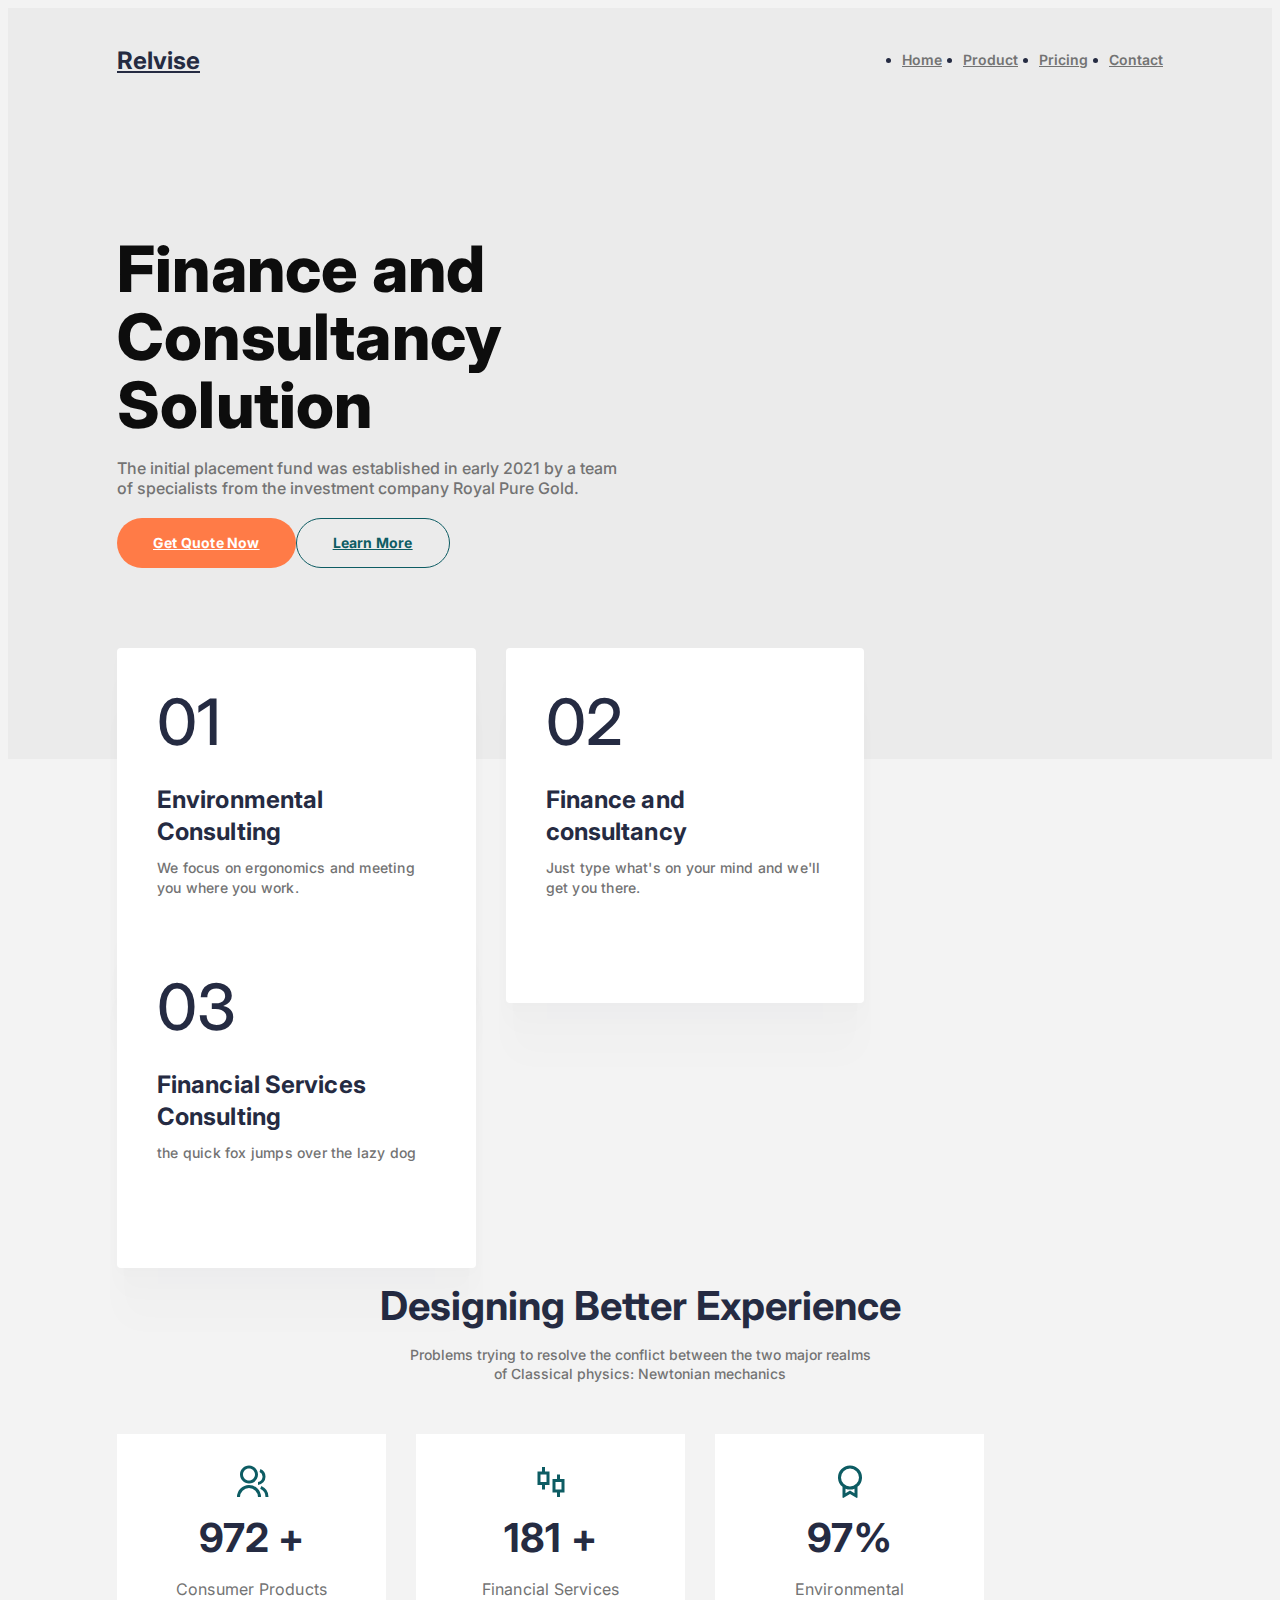
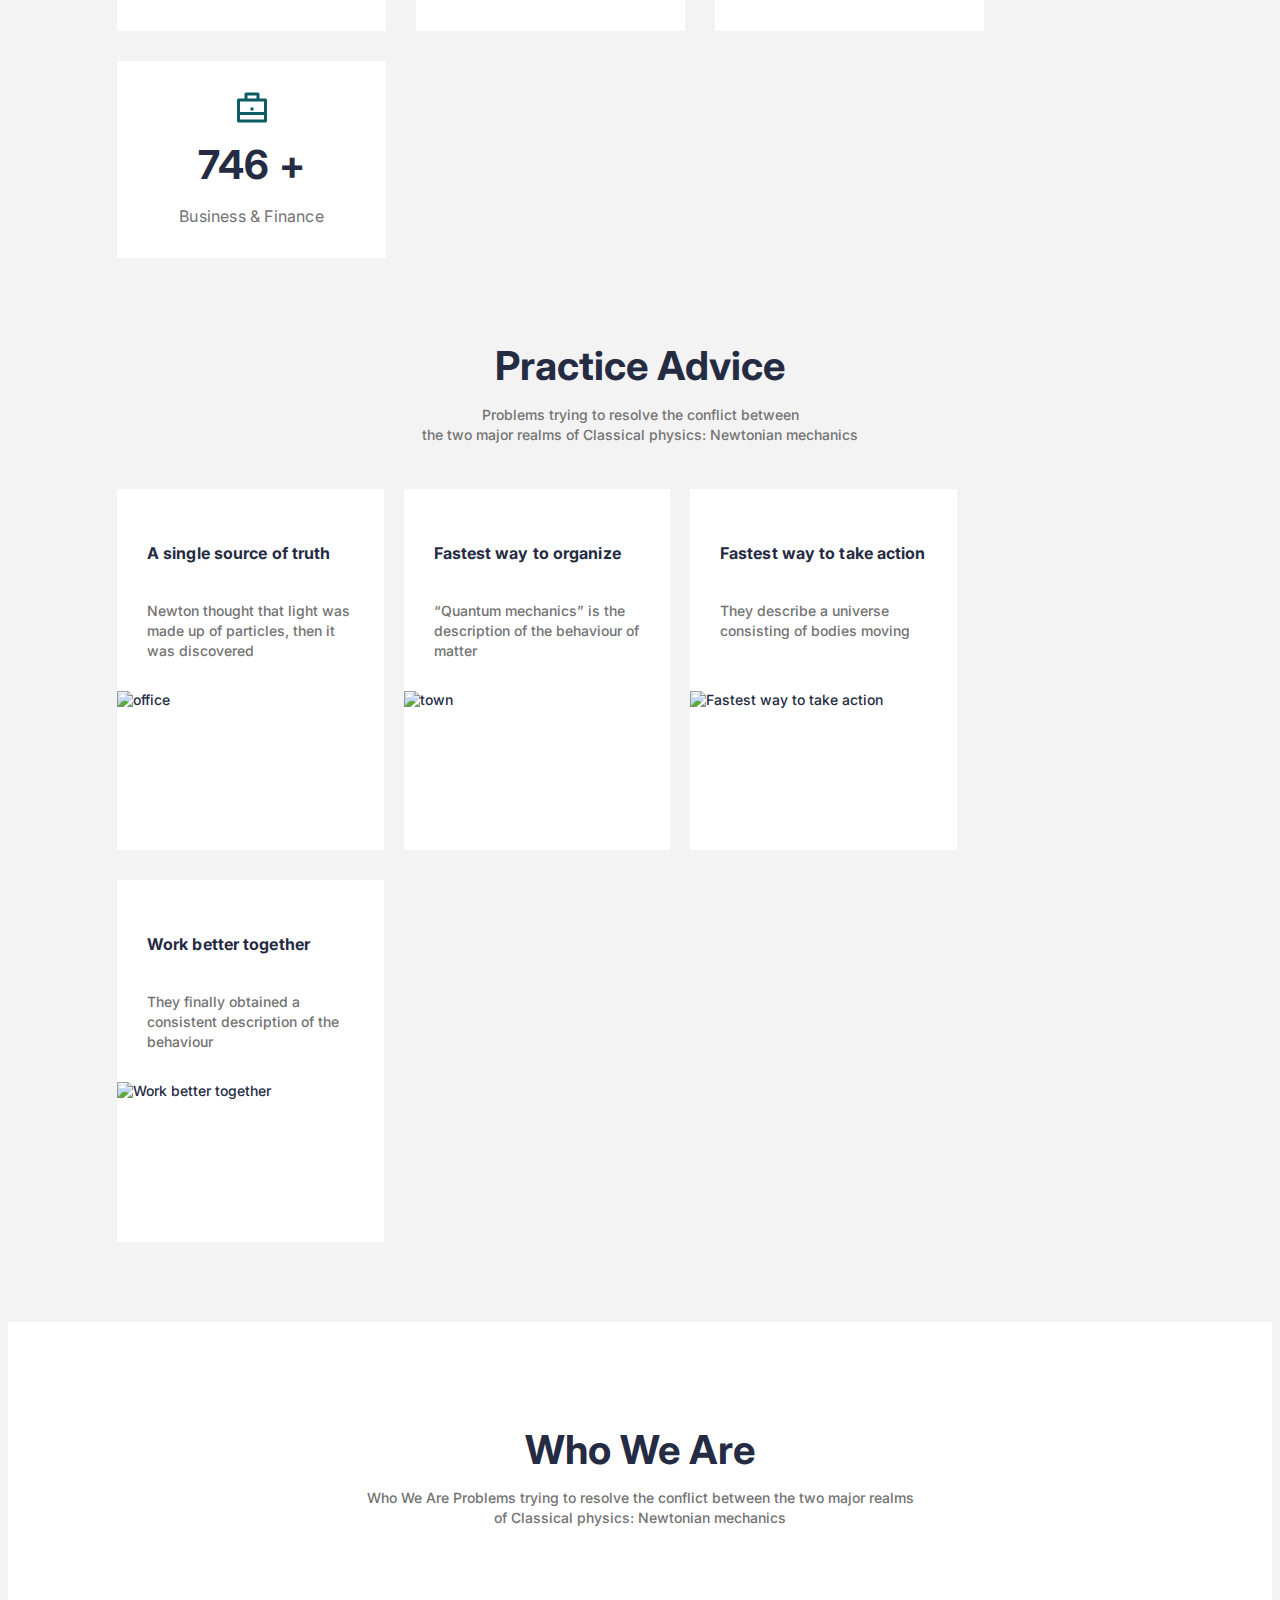
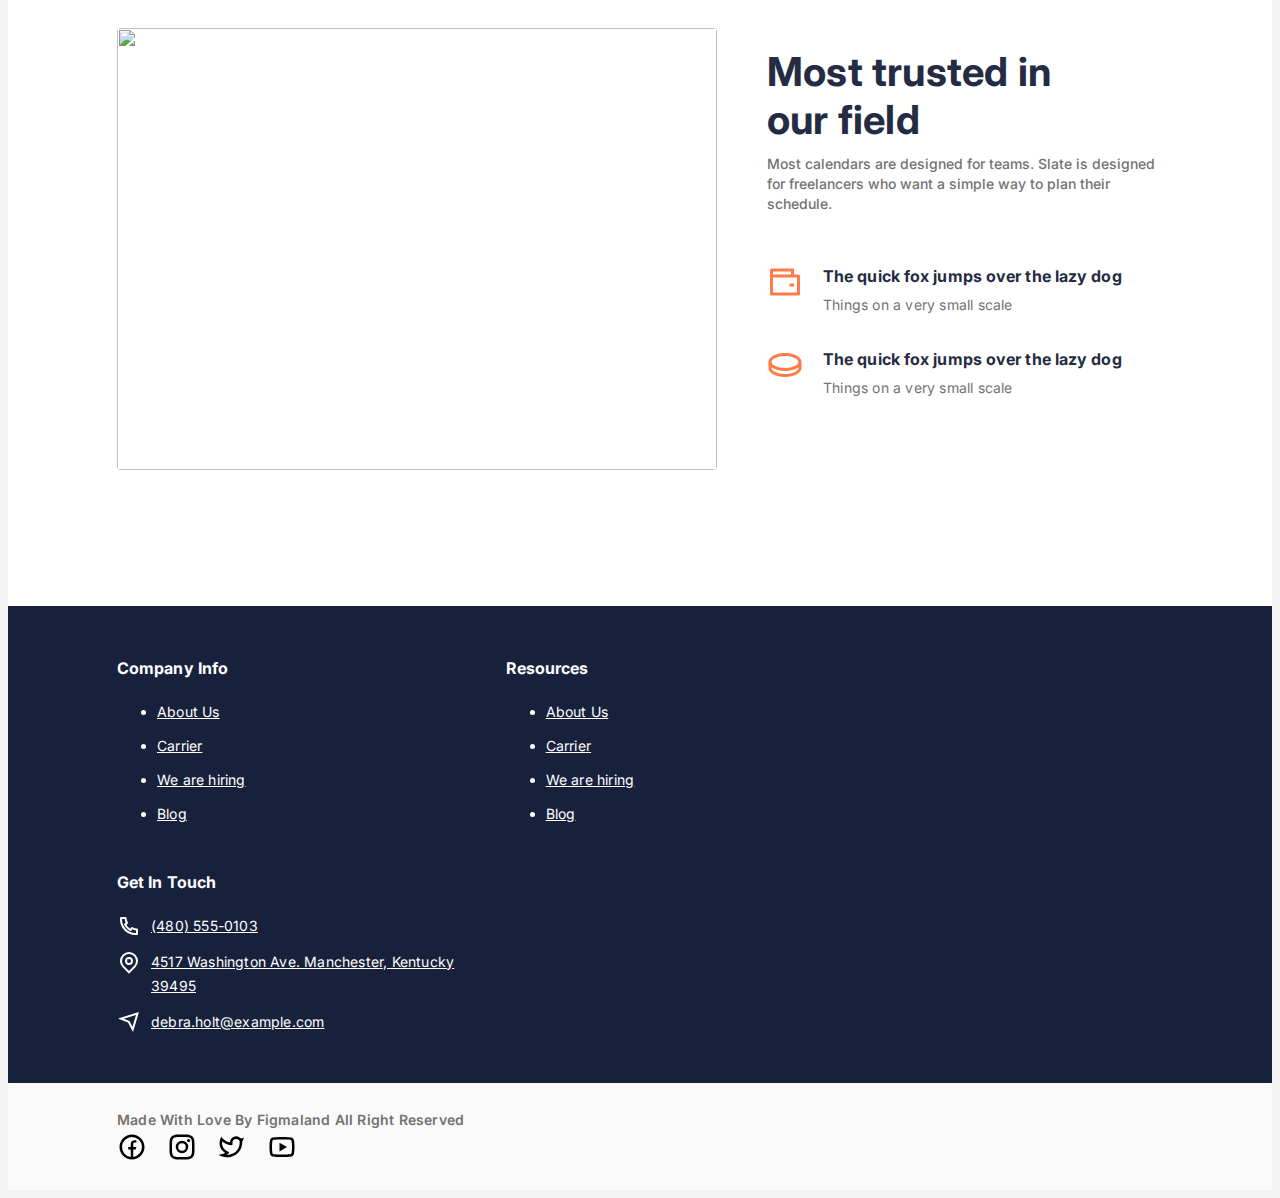
==== index.html @ 61f924e2 "commit" ====
<!DOCTYPE html>
<html lang="en">
  <head>
    <meta charset="UTF-8" />
    <meta http-equiv="X-UA-Compatible" content="IE=edge" />
    <meta name="viewport" content="width=device-width, initial-scale=1.0" />
    <title>Relvise</title>
    <!-- Fonts -->
    <link rel="preconnect" href="https://fonts.googleapis.com">
    <link rel="preconnect" href="https://fonts.gstatic.com" crossorigin>
    <link href="https://fonts.googleapis.com/css2?family=Inter:wght@400;500;600;700&display=swap" rel="stylesheet">
    <!-- Styles -->
    <link rel="stylesheet" href="./css/clear.css" />
    <link rel="stylesheet" href="./css/index.css" />
    <link rel="stylesheet" href="./css/media.css" />
  </head>
  <body>
    <div class="wrapper">
      <header class="header">
        <div class="header__container _container">
          <a href="/" class="header__logo"> Relvise </a>
          <nav class="menu header__menu">
            <ul class="menu__list">
              <li class="menu__item">
                <a href="#" class="menu__link">Home</a>
              </li>
              <li class="menu__item">
                <a href="#" class="menu__link">Product</a>
              </li>
              <li class="menu__item">
                <a href="#" class="menu__link">Pricing</a>
              </li>
              <li class="menu__item">
                <a href="#" class="menu__link">Contact</a>
              </li>
            </ul>
          </nav>
        </div>
      </header>
      <main class="page">
        <section class="page__main-block main-block">
          <div class="main-block__container _container">
            <div class="main-block__content">
              <h1 class="main-block__content-title">
                Finance and Consultancy Solution
              </h1>
              <div class="main-block__content-subtitle">
                The initial placement fund was established in early 2021 by a team of specialists from the investment company Royal Pure Gold.
              </div>
              <div class="main-block__content-buttons">
                <a
                  href=""
                  class="main-block__content-button main-block__content-button_orange"
                  >Get Quote Now</a
                >
                <a
                  href=""
                  class="main-block__content-button main-block__content-button_border"
                  >Learn More</a
                >
              </div>
            </div>
          </div>
          <!-- <div class="main-block__image _ibg">
            <img src="./img/main-block/cover.jpg" alt="cover" />
          </div> -->
        </section>
        <section class="page__services services">
          <div class="services__container _container">
            <div class="services__body">
              <div class="services__column">
                <div class="services__item item-service">
                  <div class="item-service__icon">
                    <!-- <img
                      src="./img/services/service1.svg"
                      alt="Environmental Consulting"
                    /> -->
                    01
                  </div>
                  <h3 class="item-service__title">Environmental Consulting</h3>
                  <div class="item-service__subtitle">
                    We focus on ergonomics and meeting you where you work.
                  </div>
                </div>
              </div>
              <div class="services__column">
                <div class="services__item item-service">
                  <div class="item-service__icon">
                    <!-- <img
                      src="./img/services/service2.svg"
                      alt="Finance and consultancy"
                    /> -->
                      02
                  </div>
                  <h3 class="item-service__title">Finance and consultancy</h3>
                  <div class="item-service__subtitle">
                    Just type what's on your mind and we'll get you there.
                  </div>
                </div>
              </div>
              <div class="services__column">
                <div class="services__item item-service">
                  <div class="item-service__icon">
                    <!-- <img
                      src="./img/services/service3.svg"
                      alt="Financial Services Consulting"
                    /> -->
                    03
                  </div>
                  <h3 class="item-service__title">
                    Financial Services Consulting
                  </h3>
                  <div class="item-service__subtitle">
                    the quick fox jumps over the lazy dog
                  </div>
                </div>
              </div>
            </div>
          </div>
        </section>
        <section class="page__achievements achievements">
          <div class="_container achievements__container">
            <div class="achievements__header header-block">
              <h2 class="header-block__title">Designing Better Experience</h2>
              <div class="header-block__subtitle">
                Problems trying to resolve the conflict between the two major
                realms <br />
                of Classical physics: Newtonian mechanics
              </div>
            </div>
            <div class="achievements__body">
              <div class="achievements__column">
                <div class="achievements__item">
                  <div class="achievements__icon">
                    <svg xmlns="http://www.w3.org/2000/svg" viewBox="0 0 24 24" width="36" height="36" fill="#0D5C63">
                      <path fill="none" d="M0 0h24v24H0z" />
                      <path
                        d="M2 22a8 8 0 1 1 16 0h-2a6 6 0 1 0-12 0H2zm8-9c-3.315 0-6-2.685-6-6s2.685-6 6-6 6 2.685 6 6-2.685 6-6 6zm0-2c2.21 0 4-1.79 4-4s-1.79-4-4-4-4 1.79-4 4 1.79 4 4 4zm8.284 3.703A8.002 8.002 0 0 1 23 22h-2a6.001 6.001 0 0 0-3.537-5.473l.82-1.824zm-.688-11.29A5.5 5.5 0 0 1 21 8.5a5.499 5.499 0 0 1-5 5.478v-2.013a3.5 3.5 0 0 0 1.041-6.609l.555-1.943z" />
                    </svg>
                  </div>
                  <div class="achievements__value">972 +</div>
                  <div class="achievements__text">Consumer Products</div>
                </div>
              </div>
              <div class="achievements__column">
                <div class="achievements__item">
                  <div class="achievements__icon">
                    <svg xmlns="http://www.w3.org/2000/svg" viewBox="0 0 24 24" width="36" height="36" fill="#0D5C63">
                      <path fill="none" d="M0 0h24v24H0z" />
                      <path d="M8 5h3v9H8v3H6v-3H3V5h3V2h2v3zM5 7v5h4V7H5zm13 3h3v9h-3v3h-2v-3h-3v-9h3V7h2v3zm-3 2v5h4v-5h-4z" />
                    </svg>
                  </div>
                  <div class="achievements__value">181 +</div>
                  <div class="achievements__text">Financial Services</div>
                </div>
              </div>
              <div class="achievements__column">
                <div class="achievements__item">
                  <div class="achievements__icon">
                    <svg xmlns="http://www.w3.org/2000/svg" viewBox="0 0 24 24" width="36" height="36" fill="#0D5C63">
                      <path fill="none" d="M0 0h24v24H0z" />
                      <path
                        d="M17 15.245v6.872a.5.5 0 0 1-.757.429L12 20l-4.243 2.546a.5.5 0 0 1-.757-.43v-6.87a8 8 0 1 1 10 0zm-8 1.173v3.05l3-1.8 3 1.8v-3.05A7.978 7.978 0 0 1 12 17a7.978 7.978 0 0 1-3-.582zM12 15a6 6 0 1 0 0-12 6 6 0 0 0 0 12z" />
                    </svg>
                  </div>
                  <div class="achievements__value">97%</div>
                  <div class="achievements__text">Environmental</div>
                </div>
              </div>
              <div class="achievements__column">
                <div class="achievements__item">
                  <div class="achievements__icon">
                    <svg xmlns="http://www.w3.org/2000/svg" viewBox="0 0 24 24" width="36" height="36" fill="#0D5C63">
                      <path fill="none" d="M0 0h24v24H0z" />
                      <path
                        d="M7 5V2a1 1 0 0 1 1-1h8a1 1 0 0 1 1 1v3h4a1 1 0 0 1 1 1v14a1 1 0 0 1-1 1H3a1 1 0 0 1-1-1V6a1 1 0 0 1 1-1h4zM4 16v3h16v-3H4zm0-2h16V7H4v7zM9 3v2h6V3H9zm2 8h2v2h-2v-2z" />
                    </svg>
                  </div>
                  <div class="achievements__value">746 +</div>
                  <div class="achievements__text">Business & Finance</div>
                </div>
              </div>
            </div>
          </div>
        </section>
        <section class="page__advice advice">
          <div class="_container advice__container">
            <div class="advice__header header-block">
              <h2 class="header-block__title">Practice Advice</h2>
              <div class="header-block__subtitle">
                Problems trying to resolve the conflict between <br />
                the two major realms of Classical physics: Newtonian mechanics
              </div>
            </div>
            <div class="advice__body">
              <div class="advice__column">
                <article class="advice__item">
                  <div class="advice__content">
                    <a class="advice__link"
                      ><h4 class="advice__title">
                        A single source of truth
                      </h4></a
                    >
                    <div class="advice__desc">
                      Newton thought that light was made up of particles, then
                      it was discovered
                    </div>
                  </div>
                  <a class="advice__image _ibg">
                    <img src="./img/advice/1.jpg" alt="office" />
                  </a>
                </article>
              </div>
              <div class="advice__column">
                <article class="advice__item">
                  <div class="advice__content">
                    <a class="advice__link"
                      ><h4 class="advice__title">Fastest way to organize</h4></a
                    >
                    <div class="advice__desc">
                      “Quantum mechanics” is the description of the behaviour of
                      matter
                    </div>
                  </div>
                  <a class="advice__image _ibg">
                    <img src="./img/advice/2.jpg" alt="town" />
                  </a>
                </article>
              </div>
              <div class="advice__column">
                <article class="advice__item">
                  <div class="advice__content">
                    <a class="advice__link"
                      ><h4 class="advice__title">
                        Fastest way to take action
                      </h4></a
                    >
                    <div class="advice__desc">
                      They describe a universe consisting of bodies moving
                    </div>
                  </div>
                  <a class="advice__image _ibg">
                    <img
                      src="./img/advice/3.jpg"
                      alt="Fastest way to take action"
                    />
                  </a>
                </article>
              </div>
              <div class="advice__column">
                <article class="advice__item">
                  <div class="advice__content">
                    <a class="advice__link"
                      ><h4 class="advice__title">Work better together</h4></a
                    >
                    <div class="advice__desc">
                      They finally obtained a consistent description of the
                      behaviour
                    </div>
                  </div>
                  <a class="advice__image _ibg">
                    <img src="./img/advice/4.jpg" alt="Work better together" />
                  </a>
                </article>
              </div>
            </div>
          </div>
        </section>
        <section class="page__whoweare whoweare">
          <div class="_container whoweare__container">
            <div class="whoweare__header header-block">
              <h2 class="header-block__title">Who We Are</h2>
              <div class="header-block__subtitle">
                Who We Are Problems trying to resolve the conflict between the
                two major realms <br />
                of Classical physics: Newtonian mechanics
              </div>
            </div>
            <div class="whoweare__body">
              <div class="whoweare__image _ibg">
                <img src="https://images.unsplash.com/photo-1544377193-33dcf4d68fb5?ixlib=rb-4.0.3&ixid=MnwxMjA3fDB8MHxwaG90by1wYWdlfHx8fGVufDB8fHx8&auto=format&fit=crop&w=1632&q=80" alt="">
              </div>
              <div class="whoweare__content">
                <div class="whoweare__top">
                  <h2 class="whoweare__title">Most trusted in our field</h2>
                  <div class="whoweare__text">
                    Most calendars are designed for teams. Slate is designed for
                    freelancers who want a simple way to plan their schedule.
                  </div>
                </div>
                <div class="whoweare__items">
                  <div class="whoweare__item item-whoweare">
                    <div class="item-whoweare__icon">
                      <svg xmlns="http://www.w3.org/2000/svg" viewBox="0 0 24 24" width="36" height="36" fill="#FF7B47">
                        <path fill="none" d="M0 0h24v24H0z" />
                        <path
                          d="M18 7h3a1 1 0 0 1 1 1v12a1 1 0 0 1-1 1H3a1 1 0 0 1-1-1V4a1 1 0 0 1 1-1h15v4zM4 9v10h16V9H4zm0-4v2h12V5H4zm11 8h3v2h-3v-2z" />
                      </svg>
                    </div>
                    <div class="item-whoweare__content">
                      <div class="item-whoweare__title">
                        The quick fox jumps over the lazy dog
                      </div>
                      <div class="item-whoweare__text">
                        Things on a very small scale
                      </div>
                    </div>
                  </div>
                  <div class="whoweare__item item-whoweare">
                    <div class="item-whoweare__icon">
                      <svg xmlns="http://www.w3.org/2000/svg" viewBox="0 0 24 24" width="36" height="36" fill="#FF7B47">
                        <path fill="none" d="M0 0h24v24H0z" />
                        <path
                          d="M12 4c6.075 0 11 2.686 11 6v4c0 3.314-4.925 6-11 6-5.967 0-10.824-2.591-10.995-5.823L1 14v-4c0-3.314 4.925-6 11-6zm0 12c-3.72 0-7.01-1.007-9-2.55V14c0 1.882 3.883 4 9 4 5.01 0 8.838-2.03 8.995-3.882L21 14l.001-.55C19.011 14.992 15.721 16 12 16zm0-10c-5.117 0-9 2.118-9 4 0 1.882 3.883 4 9 4s9-2.118 9-4c0-1.882-3.883-4-9-4z" />
                      </svg>
                    </div>
                    <div class="item-whoweare__content">
                      <div class="item-whoweare__title">
                        The quick fox jumps over the lazy dog
                      </div>
                      <div class="item-whoweare__text">
                        Things on a very small scale
                      </div>
                    </div>
                  </div>
                </div>
              </div>
            </div>
          </div>
        </section>
        <!-- <div class="page__clients clients">
          <div class="clients__container _container">
            <div class="clients__items">
              <div class="clients__item">
                <img src="./img/clients/1.svg" alt="client" />
              </div>
              <div class="clients__item">
                <img src="./img/clients/2.svg" alt="client" />
              </div>
              <div class="clients__item">
                <img src="./img/clients/3.svg" alt="client" />
              </div>
              <div class="clients__item">
                <img src="./img/clients/4.svg" alt="client" />
              </div>
              <div class="clients__item">
                <img src="./img/clients/5.svg" alt="client" />
              </div>
              <div class="clients__item">
                <img src="./img/clients/6.svg" alt="client" />
              </div>
            </div>
          </div>
        </div> -->
        <!-- <section class="page__subscribe subscribe">
          <div class="subscribe__container _container">
            <div class="subscribe__body">
              <h3 class="subscribe__title">Subscribe For Latest Newsletter</h3>
              <form action="#" class="subscribe__form">
                <input
                  type="email"
                  placeholder="Your Email"
                  required
                  class="subscribe__input"
                />
                <button type="submit" class="subscribe__button">
                  Subscribe
                </button>
              </form>
            </div>
          </div>
        </section> -->
        <!-- <section class="page__getintouch getintouch">
          <div class="getintouch__container _container">
            <div class="advice__header header-block">
              <h2 class="header-block__title">Get In Touch</h2>
              <div class="header-block__subtitle">
                Problems trying to resolve the conflict between <br />
                the two major realms of Classical physics: Newtonian mechanics
              </div>
            </div>
            <div class="getintouch__body">
              <div class="getintouch__cards">
                <div class="getintouch__card card-getintouch">
                  <div class="card-getintouch__icon">
                    <img src="./img/getintouch/1.svg" alt="phone" />
                  </div>
                  <div class="card-getintouch__addresses">
                    <div class="card-getintouch__address">
                      georgia.young@example.com
                    </div>
                    <div class="card-getintouch__address">
                      georgia.young@ple.com
                    </div>
                  </div>
                  <h5 class="card-getintouch__title">Get Support</h5>
                  <button class="card-getintouch__submit">
                    Submit Request
                  </button>
                </div>

                <div
                  class="getintouch__card card-getintouch card-getintouch_dark"
                >
                  <div class="card-getintouch__icon">
                    <img src="./img/getintouch/2.svg" alt="location" />
                  </div>
                  <div class="card-getintouch__addresses">
                    <div class="card-getintouch__address">
                      georgia.young@example.com
                    </div>
                    <div class="card-getintouch__address">
                      georgia.young@ple.com
                    </div>
                  </div>
                  <h5 class="card-getintouch__title">Get Support</h5>
                  <button class="card-getintouch__submit">
                    Submit Request
                  </button>
                </div>

                <div class="getintouch__card card-getintouch">
                  <div class="card-getintouch__icon">
                    <img src="./img/getintouch/3.svg" alt="telegram" />
                  </div>
                  <div class="card-getintouch__addresses">
                    <div class="card-getintouch__address">
                      georgia.young@example.com
                    </div>
                    <div class="card-getintouch__address">
                      georgia.young@ple.com
                    </div>
                  </div>
                  <h5 class="card-getintouch__title">Get Support</h5>
                  <button class="card-getintouch__submit">
                    Submit Request
                  </button>
                </div>
              </div>
            </div>
          </div>
        </section> -->
        <!-- <section class="page__contact contact">
          <div class="contact__container _container">
            <div class="contact__content">
              <div class="contact__text">
                <h4 class="contact__title">
                  Consulting Agency For Your Business
                </h4>
                <div class="contact__subtitle">
                  the quick fox jumps over the lazy dog
                </div>
              </div>
              <a href="" class="contact__button">Contact Us</a>
            </div>
          </div>
        </section> -->
      </main>
      <footer class="footer">
        <div class="footer__top">
          <div class="footer__main _container">
            <div class="footer__row">
              <div class="footer__column">
                <div class="footer__label">Company Info</div>
                <nav class="footer__menu menu-footer">
                  <ul class="menu-footer__list">
                    <li class="menu-footer__item">
                      <a href="" class="menu-footer__link">About Us</a>
                    </li>
                    <li class="menu-footer__item">
                      <a href="" class="menu-footer__link">Carrier</a>
                    </li>
                    <li class="menu-footer__item">
                      <a href="" class="menu-footer__link">We are hiring</a>
                    </li>
                    <li class="menu-footer__item">
                      <a href="" class="menu-footer__link">Blog</a>
                    </li>
                  </ul>
                </nav>
              </div>

              <div class="footer__column">
                <div class="footer__label">Resources</div>
                <nav class="footer__menu menu-footer">
                  <ul class="menu-footer__list">
                    <li class="menu-footer__item">
                      <a href="" class="menu-footer__link">About Us</a>
                    </li>
                    <li class="menu-footer__item">
                      <a href="" class="menu-footer__link">Carrier</a>
                    </li>
                    <li class="menu-footer__item">
                      <a href="" class="menu-footer__link">We are hiring</a>
                    </li>
                    <li class="menu-footer__item">
                      <a href="" class="menu-footer__link">Blog</a>
                    </li>
                  </ul>
                </nav>
              </div>

              <div class="footer__column">
                <div class="footer__label">Get In Touch</div>
                <div class="footer__contacts contacts-footer">
                  <a
                    href="tel:4805550103"
                    class="contacts-footer__item contacts-footer__item_phone"
                    >(480) 555-0103</a
                  >
                  <a
                    href=""
                    class="contacts-footer__item contacts-footer__item_map"
                    >4517 Washington Ave. Manchester, Kentucky 39495</a
                  >
                  <a
                    href="mailto:debra.holt@example.com"
                    class="contacts-footer__item contacts-footer__item_email"
                    >debra.holt@example.com</a
                  >
                </div>
              </div>
            </div>
          </div>
        </div>
        <div class="footer__bottom">
          <div class="footer__container _container">
            <div class="footer__copyright">Made With Love By Figmaland All Right Reserved </div>
            <div class="footer__social">
              <a href="" class="footer__social-icon"><svg xmlns="http://www.w3.org/2000/svg" viewBox="0 0 24 24" width="30" height="30">
                <path fill="none" d="M0 0h24v24H0z" />
                <path
                  d="M13 19.938A8.001 8.001 0 0 0 12 4a8 8 0 0 0-1 15.938V14H9v-2h2v-1.654c0-1.337.14-1.822.4-2.311A2.726 2.726 0 0 1 12.536 6.9c.382-.205.857-.328 1.687-.381.329-.021.755.005 1.278.08v1.9H15c-.917 0-1.296.043-1.522.164a.727.727 0 0 0-.314.314c-.12.226-.164.45-.164 1.368V12h2.5l-.5 2h-2v5.938zM12 22C6.477 22 2 17.523 2 12S6.477 2 12 2s10 4.477 10 10-4.477 10-10 10z" />
              </svg></a>
              <a href="" class="footer__social-icon"><svg xmlns="http://www.w3.org/2000/svg" viewBox="0 0 24 24" width="30" height="30">
                <path fill="none" d="M0 0h24v24H0z" />
                <path
                  d="M12 9a3 3 0 1 0 0 6 3 3 0 0 0 0-6zm0-2a5 5 0 1 1 0 10 5 5 0 0 1 0-10zm6.5-.25a1.25 1.25 0 0 1-2.5 0 1.25 1.25 0 0 1 2.5 0zM12 4c-2.474 0-2.878.007-4.029.058-.784.037-1.31.142-1.798.332-.434.168-.747.369-1.08.703a2.89 2.89 0 0 0-.704 1.08c-.19.49-.295 1.015-.331 1.798C4.006 9.075 4 9.461 4 12c0 2.474.007 2.878.058 4.029.037.783.142 1.31.331 1.797.17.435.37.748.702 1.08.337.336.65.537 1.08.703.494.191 1.02.297 1.8.333C9.075 19.994 9.461 20 12 20c2.474 0 2.878-.007 4.029-.058.782-.037 1.309-.142 1.797-.331.433-.169.748-.37 1.08-.702.337-.337.538-.65.704-1.08.19-.493.296-1.02.332-1.8.052-1.104.058-1.49.058-4.029 0-2.474-.007-2.878-.058-4.029-.037-.782-.142-1.31-.332-1.798a2.911 2.911 0 0 0-.703-1.08 2.884 2.884 0 0 0-1.08-.704c-.49-.19-1.016-.295-1.798-.331C14.925 4.006 14.539 4 12 4zm0-2c2.717 0 3.056.01 4.122.06 1.065.05 1.79.217 2.428.465.66.254 1.216.598 1.772 1.153a4.908 4.908 0 0 1 1.153 1.772c.247.637.415 1.363.465 2.428.047 1.066.06 1.405.06 4.122 0 2.717-.01 3.056-.06 4.122-.05 1.065-.218 1.79-.465 2.428a4.883 4.883 0 0 1-1.153 1.772 4.915 4.915 0 0 1-1.772 1.153c-.637.247-1.363.415-2.428.465-1.066.047-1.405.06-4.122.06-2.717 0-3.056-.01-4.122-.06-1.065-.05-1.79-.218-2.428-.465a4.89 4.89 0 0 1-1.772-1.153 4.904 4.904 0 0 1-1.153-1.772c-.248-.637-.415-1.363-.465-2.428C2.013 15.056 2 14.717 2 12c0-2.717.01-3.056.06-4.122.05-1.066.217-1.79.465-2.428a4.88 4.88 0 0 1 1.153-1.772A4.897 4.897 0 0 1 5.45 2.525c.638-.248 1.362-.415 2.428-.465C8.944 2.013 9.283 2 12 2z" />
              </svg></a>
              <a href="" class="footer__social-icon"><svg xmlns="http://www.w3.org/2000/svg" viewBox="0 0 24 24" width="30" height="30">
                <path fill="none" d="M0 0h24v24H0z" />
                <path
                  d="M15.3 5.55a2.9 2.9 0 0 0-2.9 2.847l-.028 1.575a.6.6 0 0 1-.68.583l-1.561-.212c-2.054-.28-4.022-1.226-5.91-2.799-.598 3.31.57 5.603 3.383 7.372l1.747 1.098a.6.6 0 0 1 .034.993L7.793 18.17c.947.059 1.846.017 2.592-.131 4.718-.942 7.855-4.492 7.855-10.348 0-.478-1.012-2.141-2.94-2.141zm-4.9 2.81a4.9 4.9 0 0 1 8.385-3.355c.711-.005 1.316.175 2.669-.645-.335 1.64-.5 2.352-1.214 3.331 0 7.642-4.697 11.358-9.463 12.309-3.268.652-8.02-.419-9.382-1.841.694-.054 3.514-.357 5.144-1.55C5.16 15.7-.329 12.47 3.278 3.786c1.693 1.977 3.41 3.323 5.15 4.037 1.158.475 1.442.465 1.973.538z" />
              </svg></a>
              <a href="" class="footer__social-icon"><svg xmlns="http://www.w3.org/2000/svg" viewBox="0 0 24 24" width="30" height="30">
                <path fill="none" d="M0 0h24v24H0z" />
                <path
                  d="M19.606 6.995c-.076-.298-.292-.523-.539-.592C18.63 6.28 16.5 6 12 6s-6.628.28-7.069.403c-.244.068-.46.293-.537.592C4.285 7.419 4 9.196 4 12s.285 4.58.394 5.006c.076.297.292.522.538.59C5.372 17.72 7.5 18 12 18s6.629-.28 7.069-.403c.244-.068.46-.293.537-.592C19.715 16.581 20 14.8 20 12s-.285-4.58-.394-5.005zm1.937-.497C22 8.28 22 12 22 12s0 3.72-.457 5.502c-.254.985-.997 1.76-1.938 2.022C17.896 20 12 20 12 20s-5.893 0-7.605-.476c-.945-.266-1.687-1.04-1.938-2.022C2 15.72 2 12 2 12s0-3.72.457-5.502c.254-.985.997-1.76 1.938-2.022C6.107 4 12 4 12 4s5.896 0 7.605.476c.945.266 1.687 1.04 1.938 2.022zM10 15.5v-7l6 3.5-6 3.5z" />
              </svg></a>
            </div>
          </div>
        </div>
      </footer>
    </div>
  </body>
</html>
---- css/index.css ----
body {
  font-family: 'Inter', sans-serif;
  font-weight: 500;
  color: #252b42;
  font-size: 14px;
  background-color: #F3F3F3;
}

._ibg {
  position: relative;
}
._ibg img {
  position: absolute;
  top: 0;
  left: 0;
  width: 100%;
  height: 100%;
  object-fit: cover;
}

.wrapper {
  min-height: 100vh;
  margin: 0 auto;
  overflow: hidden;
  position: relative;
  display: flex;
  flex-direction: column;
}

._container {
  max-width: 1046px;
  margin: 0 auto;
  padding: 0 15px;
  box-sizing: content-box;
}

.header {
  position: absolute;
  width: 100%;
  top: 0;
  left: 0;
  z-index: 50;
}
.header__container {
  display: flex;
  align-items: center;
  justify-content: space-between;
  min-height: 104px;
}
.header__logo {
  font-size: 24px;
  color: inherit;
  font-weight: 700;
}
.menu {
}
.header__menu {
  margin-left: 133px;
}

.menu__list {
  display: flex;
  flex-wrap: wrap;
}
.menu__item:not(:last-child) {
  margin-right: 21px;
}
.menu__link {
  line-height: calc(24 / 14 * 100%);
  color: #737373;
  font-weight: 600;
  transition: color 100ms ease;
}

@media (min-width: 992px) {
  .menu__link:hover {
    color: #262c3d;
  }
}

.page {
  flex: 1 1 auto;
}
.main-block {
  position: relative;
  background-color: #EBEBEB;
}
.main-block__container {
}

.main-block__content > *:not(:last-child) {
  margin-bottom: 20px;
}
.main-block__content {
  position: relative;
  z-index: 2;
  padding: 184px 0 191px 0;
}
.main-block__content-title {
  font-size: 64px;
  font-weight: 800;
  color: #0d0d0d;
  line-height: calc(68 / 64 * 100%);
  letter-spacing: 0.2px;
  max-width: 500px;
}

.main-block__content-subtitle {
  font-size: 16px;
  font-weight: 500;
  color: #737373;
  line-height: calc(20 / 16 * 100%);
  max-width: 500px;
}

.main-block__content-buttons {
  display: flex;
  flex-wrap: wrap;
  margin: -10px 0;
}
.main-block__content-button {
  font-weight: 700;
  line-height: calc(28 / 14 * 100%);
  letter-spacing: 0.2px;
  text-align: center;
  padding: 0 36px;
  min-height: 48px;
  border-radius: 37px;
  display: flex;
  justify-content: center;
  align-items: center;
  margin: 10px 0;
}

.main-block__content-button_orange {
  background-color: #ff7b47;
  color: #fff;
  transition: background-color 150ms ease-in-out;
}

.main-block__content-button_border {
  border: 1px solid #0d5c63;
  color: #0d5c63;
  transition: all 150ms ease-in-out;
}

@media (min-width: 992px) {
  .main-block__content-button_orange:hover {
    background-color: #cf6338;
  }

  .main-block__content-button_border:hover {
    background-color: #0d5c63;
    color: #FFFFFF;
  } 
}

.main-block__image {
  position: absolute;
  top: 0;
  left: 0;
  width: 100%;
  height: 100%;
}

.page__services {
  margin-top: -111px;
  position: relative;
  z-index: 2;
}
.services {
}
.services__container {
}
.services__body {
  display: flex;
  flex-wrap: wrap;
  margin: 0 -15px;
}
.services__column {
  padding: 0 15px;
  flex: 0 1 33.333%;
}
.services__item {
  border-radius: 4px;
  height: 100%;
  padding: 35px 40px;
  background: #ffffff;
  box-shadow: 0px 57px 34px rgba(0, 9, 46, 0.01), 0px 26px 26px rgba(0, 9, 46, 0.01), 0px 6px 14px rgba(0, 9, 46, 0.01), 0px 0px 0px rgba(0, 9, 46, 0.01);
}
.item-service > *:not(:last-child) {
  margin-bottom: 10px;
}
.item-service__icon {
  font-size: 64px;

}
.item-service__title {
  font-size: 24px;
  font-weight: 700;
  line-height: calc(32 / 24 * 100%);
  letter-spacing: 0.1px;
}
.item-service__subtitle {
  font-size: 14px;
  font-weight: 500;
  color: #737373;
  line-height: calc(20 / 14 * 100%);
  letter-spacing: 0.2px;
}

.item-service_green {
  background-color: #0D5C63;
}

.item-service_green .item-service__title {
  color: #fff;
}
.item-service_green .item-service__subtitle {
  color: #fff;
}

.page__achievements {
}
.achievements {
  padding: 80px 0;
}
.achievements__container {
}
.achievements__header {
  margin: 0px 0px 50px 0px;
}
.achievements__body {
  display: flex;
  flex-wrap: wrap;
  margin: 0 -15px -30px
}
.achievements__column {
  padding: 0 15px;
  margin: 0px 0px 30px 0px;
  flex: 0 1 25%;
}
.achievements__item {
  background-color: #fff;
  font-weight: 700;
  display: flex;
  flex-direction: column;
  align-items: center;
  padding: 30px;
}

.achievements__item > *:not(:last-child) {
  margin: 0px 0px 10px 0px;
}

.achievements__icon {
  height: 36px;
  display: flex;
  align-items: center;
}
.achievements__value {
  font-size: 40px;
  line-height: calc(57 / 40 * 100%);
  color: #252B42;
  letter-spacing: 0.2px;
}
.achievements__text {
  font-size: 16px;
  line-height: calc(24 / 16 * 100%);
  color: #737373;
  letter-spacing: 0.2px;
  font-weight: 400;
}

.page__advice {
}
.advice {
  padding: 0px 0 80px;
}
.advice__container {
}
.advice__header {
  margin: 0px 0px 45px 0px;
}
.advice__body {
  display: flex;
  flex-wrap: wrap;
  margin: 0 -10px -30px;
}
.advice__column {
  padding: 0 10px;
  margin: 0 0 30px 0;
  flex: 0 1 25%;
}
.advice__content {
  padding: 30px;
  flex: 1 1 auto;
}
.advice__item {
  background-color: #fff;
  height: 100%;
  display: flex;
  flex-direction: column;
}
.advice__link {
  display: inline-block;
}
.advice__link:not(:last-child) {
  margin: 0px 0px 15px 0px
}
.advice__title {
  font-weight: 700;
  font-size: 16px;
  line-height: calc(24 / 16 * 100%);
  color: #252B42;
  letter-spacing: 0.1px;
}
.advice__desc {
  font-weight: 500;
  font-size: 14px;
  line-height: calc(20 / 14 * 100%);
  color: #737373;
}
.advice__image {
  display: block;
  padding: 0px 0px 60% 0px;
}


.page__whoweare {
}
.whoweare {
  padding: 100px 0px 136px 0px;
  background-color: #fff;
}
.whoweare__container {
}
.whoweare__header {
  margin: 0px 0px 100px 0px;
}
.whoweare__body {
  display: flex;
}
.whoweare__image {
  position: relative;
  flex: 0 0 57.36%;
  padding: 0px 0px 42.25% 0px;
  border-radius: 4px;
  overflow: hidden;
}
.whoweare__content {
  flex: 1 1 auto;
  padding: 20px 0px 0px 50px;
}
.whoweare__top:not(:last-child) {
  margin: 0px 0px 50px 0px;
}
.whoweare__title {
  font-size: 40px;
  line-height: calc(48 / 40 * 100%);
  font-weight: 700;
  letter-spacing: 0.2px;
  color: inherit;
  max-width: 300px;
}
.whoweare__title:not(:last-child) {
  margin: 0px 0px 10px 0px
}
.whoweare__text {
  font-weight: 14px;
  line-height: calc(20 / 14 * 100%);
  font-weight: 500;
  color: #737373;
}
.whoweare__items > *:not(:last-child) {
  margin: 0px 0px 30px 0px;
}
.whoweare__item {
}
.item-whoweare {
  display: flex;
}
.item-whoweare__icon {
  flex: 0 0 32px
}
.item-whoweare__content {
  flex: 1 1 auto;
  padding: 0px 0px 0px 20px;
}
.item-whoweare__title {
  font-weight: 700;
  font-size: 16px;
  line-height: calc(24 / 16 * 100%);
  color: inherit;
  letter-spacing: 0.1px;
}
.item-whoweare__title:not(:last-child) {
  margin: 0px 0px 5px 0px;
}
.item-whoweare__text {
  font-weight: 400;
  font-size: 14px;
  line-height: calc(24 / 14 * 100%);
  color: #737373;
  letter-spacing: 0.2px;
}


.page__clients {
  margin-bottom: 20px;
}
.clients {
  padding: 50px 0;
}
.clients__container {
}
.clients__items {
  display: flex;
  align-items: center;
  flex-wrap: wrap;
  justify-content: center;
}
.clients__item {
  padding: 8px 15px;
  flex: 0 1 16.6667%;
  text-align: center;
  min-width: 140px;
}
.clients__item img {
  display: inline;
}


.page__subscribe {
}
.subscribe {
  position: relative;
  padding: 0px 0px 20px 0px;
}
.subscribe::after {
  content: '';
  position: absolute;
  width: 100%;
  left: 0;
  bottom: 0;
  height: 77px;
  background: #252B42;
}
.subscribe__container {
}
.subscribe__body {
  display: flex;
  justify-content: space-between;
  padding: 30px 50px;
  background: #17213C;
  border-radius: 2px;
  position: relative;
  z-index: 2;
}
.subscribe__title {
  flex: 0 1 50%;
  font-weight: 700;
  font-size: 24px;
  line-height: calc(32 / 24 * 100%);
  color: #fff;
  letter-spacing: 0.1px;
}
.subscribe__form {
  flex: 0 1 50%;
  display: flex;
}
.subscribe__input {
  width: 100%;
  flex: 1 1 auto;
  padding: 0 20px;
  background-color: #F9F9F9;
  border: 1px solid #E6E6E6;
  border-radius: 5px 0 0 5px;
  color: #737373;
}
.subscribe__input:focus {
  color: #000;
}
.subscribe__button {
  cursor: pointer;
  background: #FF7B47;
  border: 1px solid #E6E6E6;
  border-radius: 0px 5px 5px 0px;
  color: #fff;
  min-height: 58px;
  padding: 0 22.5px;
  display: flex;
  justify-content: center;
  align-items: center;
  text-align: center;
}


.page__getintouch {
}
.getintouch {
  padding: 80px 0 58px;
}
.getintouch__container {
}
.advice__header {
}
.getintouch__body {
  padding: 80px 0;
}
.getintouch__cards {
  padding: 0 32px;
}
.getintouch__card {
  flex: 0 1 33.333%;
  text-align: center;
}
.card-getintouch_dark.card-getintouch {
  padding: 80px 40px;
  background-color: #252B42;
}
.card-getintouch {
  padding: 50px 40px;
  background-color: #fff;
}
.card-getintouch > *:not(:last-child) {
  margin: 0px 0px 15px 0px;
}
.card-getintouch__icon {
}
.card-getintouch__icon img {
  display: inline;
}
.card-getintouch__addresses {
}
.card-getintouch_dark .card-getintouch__address {
  color: #fff;
}
.card-getintouch__address {
  font-weight: 600;
  font-size: 14px;
  line-height: calc(24 / 14 * 100%);
  letter-spacing: 0.2px;
  color: inherit;
}
.card-getintouch_dark .card-getintouch__title {
  color: #fff;
}
.card-getintouch__title {
  font-weight: 700;
  font-size: 16px;
  line-height: calc(24 / 16 * 100%);
  letter-spacing: 0.1px;
  color: inherit;
}
.card-getintouch_dark .card-getintouch__submit {
  color: #fff;
  border: 1px solid #fff;
}
.card-getintouch__submit {
  cursor: pointer;
  min-height: 44px;
  padding: 0 20px;
  text-align: center;
  font-size: 14px;
  font-weight: 600;
  line-height: calc(24 / 14 * 100%);
  letter-spacing: 0.2px;
  color: #FF7B47;
  border: 1px solid #FF7B47;
  border-radius: 5px;
  background: transparent;
}


.page__contact {
}
.contact {
  background: #fafafa;
  padding: 40px 0;
}
.contact__container {
}
.contact__content {
}
.contact__text {
  
}
.contact__title {
  font-weight: 700;
  color: inherit;
  font-size: 24px;
  line-height: calc(32 / 24 * 100%);
  letter-spacing: 0.1px;
}
.contact__title:not(:last-child) {
  margin: 0px 0px 10px 0px;
}
.contact__subtitle {
  font-weight: 500;
  font-size: 14px;
  line-height: calc(20 / 14 * 100%);
  color: #737373;
  letter-spacing: 0.2px;
}
.contact__button {
  color: #fff;
  text-decoration: none;
  font-weight: 700;
  font-size: 14px;
  line-height: calc(28 / 14 * 100%);
  display: flex;
  justify-content: center;
  align-items: center;
  text-align: center;
  min-height: 58px;
  padding: 0 40px;
  background: #FF7B47;
  border-radius: 5px;
  transition: all 200ms ease;
  margin: 0px 38px 0px 0px;
}
.contact__button:hover {
  background: transparent;
  color: #FF7B47;
  border: 1px solid #FF7B47;
}

.footer {
}
.footer__top {
  background-color: #17213C;
  padding: 35px 0;
}
.footer__main {
}
.footer__row {
  display: flex;
  flex-wrap: wrap;
  margin: 0px -15px;
}
.footer__column {
  padding: 15px 15px;
  flex: 0 1 33.3333%;
  color: #fff;
}
.footer__column:last-child {
  flex: 0 1 33.3334%;
}
.footer__label {
  font-weight: 700;
  font-size: 16px;
  line-height: calc(24 / 16 * 100%);
  letter-spacing: 0.1px;
}
.footer__label:not(:last-child) {
  margin: 0px 0px 20px 0px;
}
.footer__menu {
}
.menu-footer {
}
.menu-footer__list {
}
.menu-footer__list > *:not(:last-child) {
  margin: 0px 0px 10px 0px;
}
.menu-footer__item {
}
.menu-footer__link {
  font-weight: 400;
  font-size: 14px;
  line-height: calc(24 / 14 * 100%);
  letter-spacing: 0.2px;
  color: #fff;
}
.menu-footer__link:hover {
  text-decoration: underline;
}
.footer__contacts {
}
.contacts-footer {
  display: flex;
  flex-direction: column;
}
.contacts-footer__item {
  font-weight: 400;
  font-size: 14px;
  line-height: calc(24 / 14 * 100%);
  color: #fff;
  letter-spacing: 0.2px;
  padding: 0px 0px 0px 34px;
}
.contacts-footer__item:not(:last-child) {
  margin: 0px 0px 12px 0px;
}

.contacts-footer__item_phone {
  background: url('../img/footer/2.svg') 0 0 no-repeat
}
.contacts-footer__item_map {
  background: url('../img/footer/1.svg') 0 0 no-repeat
}
.contacts-footer__item_email {
  background: url('../img/footer/3.svg') 0 0 no-repeat
}


.footer__bottom {
  padding: 25px 0;
  background-color: #fafafa;
}
.footer__container {
}
.footer__copyright {
  font-weight: 600;
  font-size: 14px;
  line-height: calc(24 / 14 * 100%);
  letter-spacing: 0.2px;
  color: #737373;
}
.footer__social {
  display: flex;
  align-items: center;
  margin-right: 40px;
}

.footer__social-icon:not(:last-child) {
  margin: 0px 20px 0px 0px;
}

/* ------MAIN-BLOCKS--------------- */

.header-block {
  text-align: center;
}
.header-block__title {
  font-weight: 700;
  font-size: 40px;
  line-height: calc(57 / 40 * 100%);
}
.header-block__title:not(:last-child) {
  margin: 0px 0px 10px 0px
}
.header-block__subtitle {
  font-weight: 500;
  font-size: 14px;
  line-height: calc(20 / 14 * 100%);
  color: #737373;
}
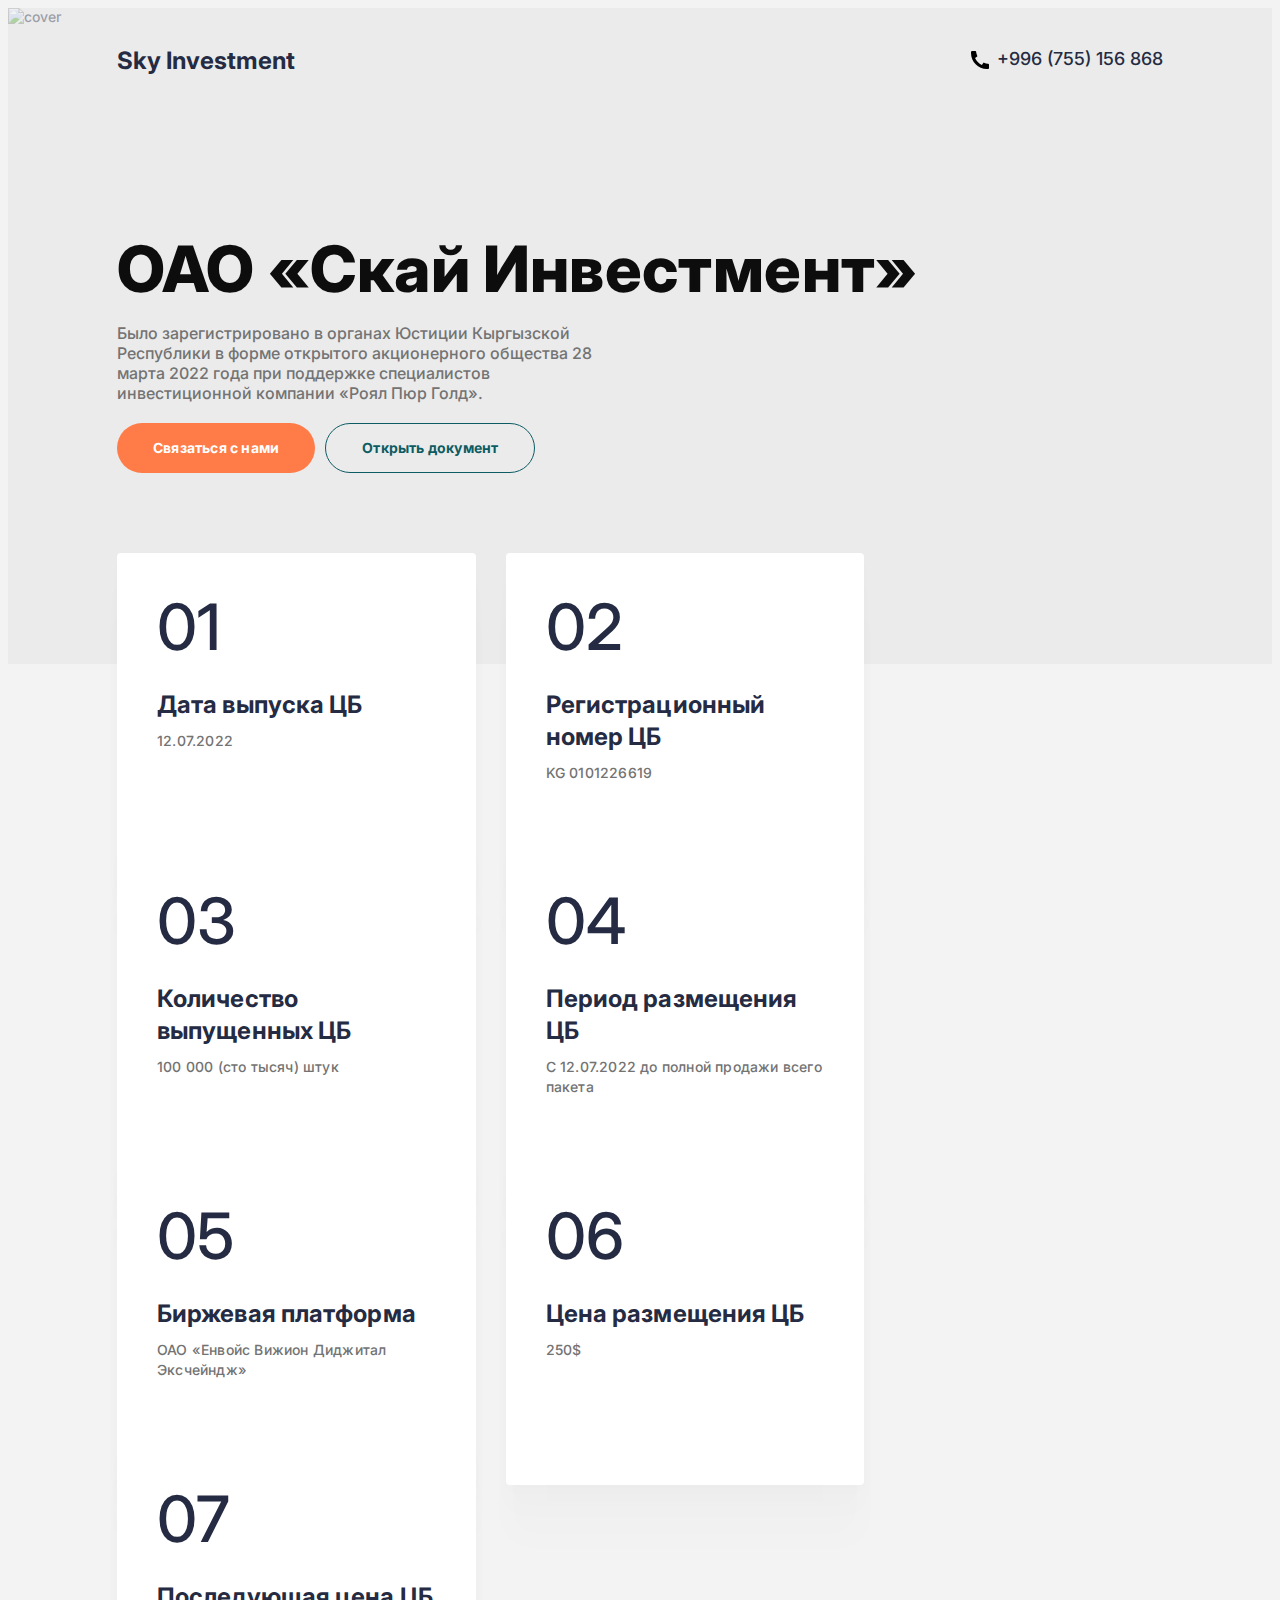
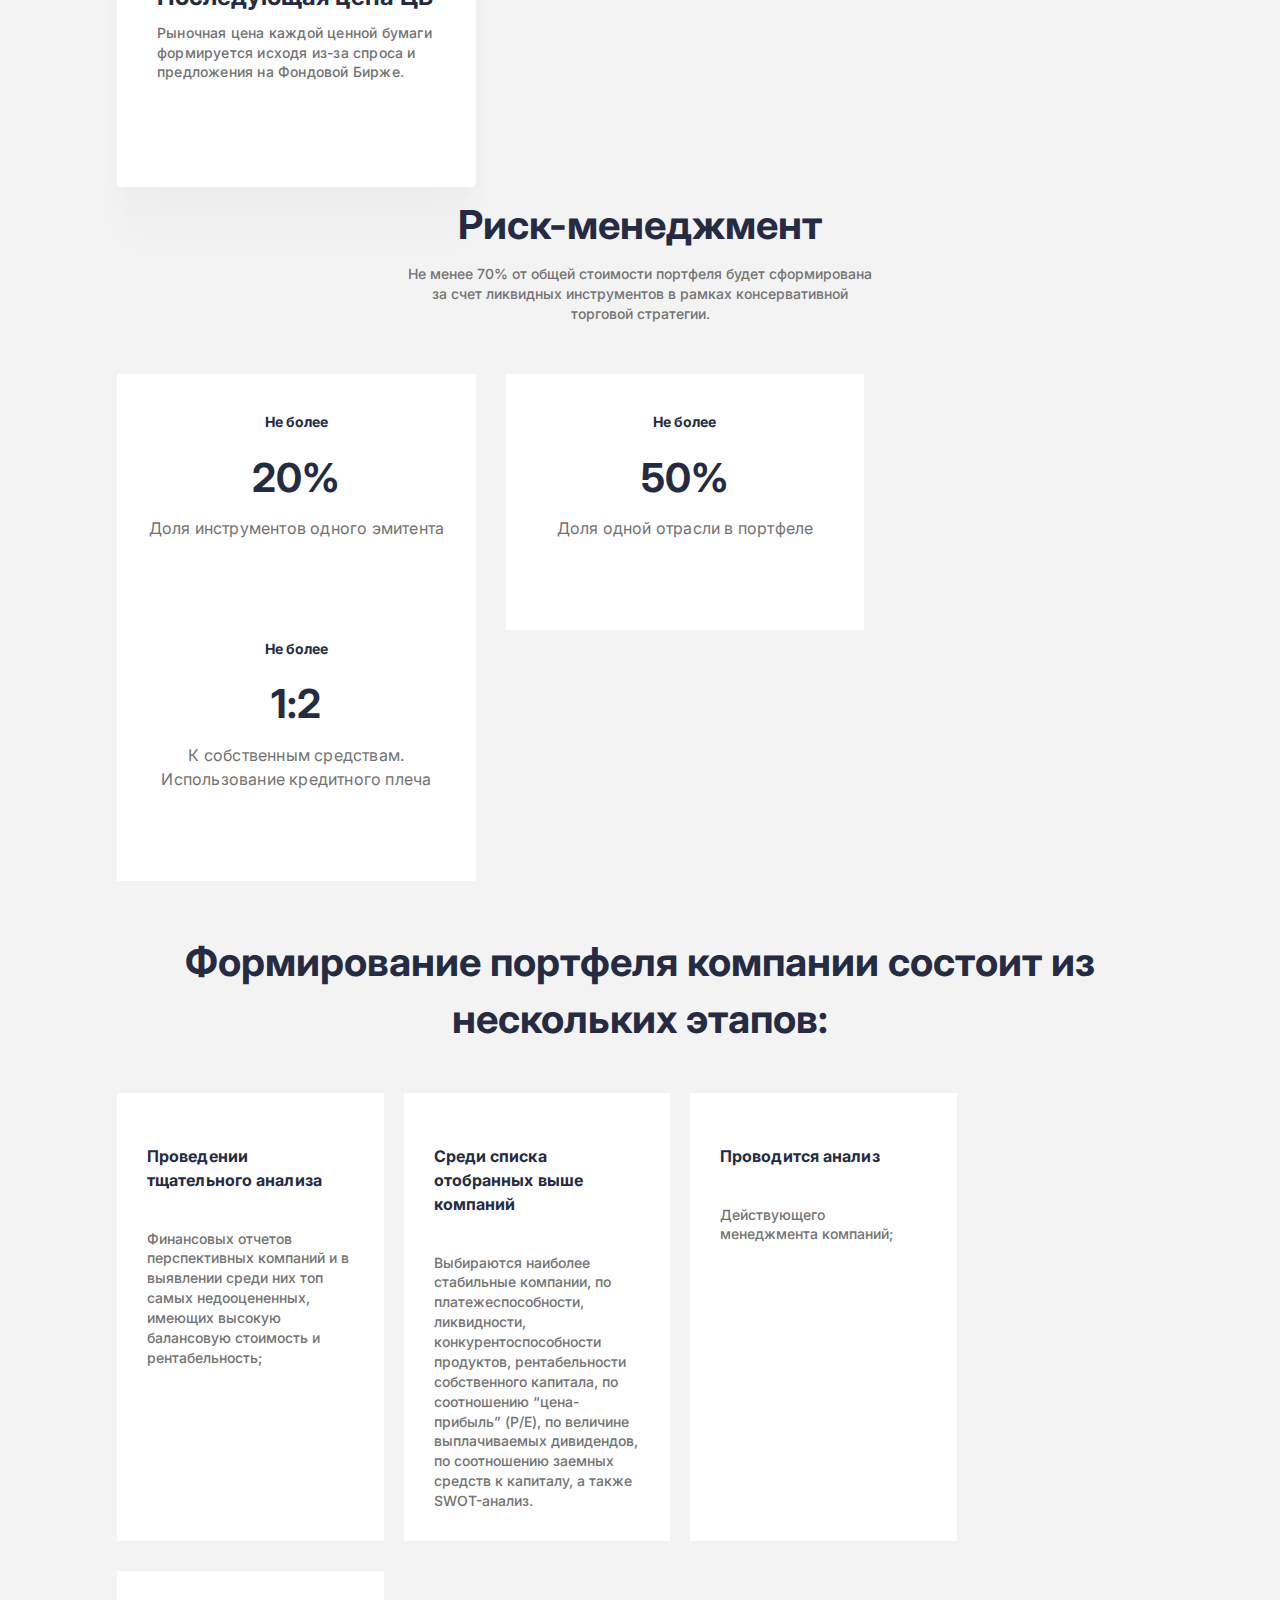
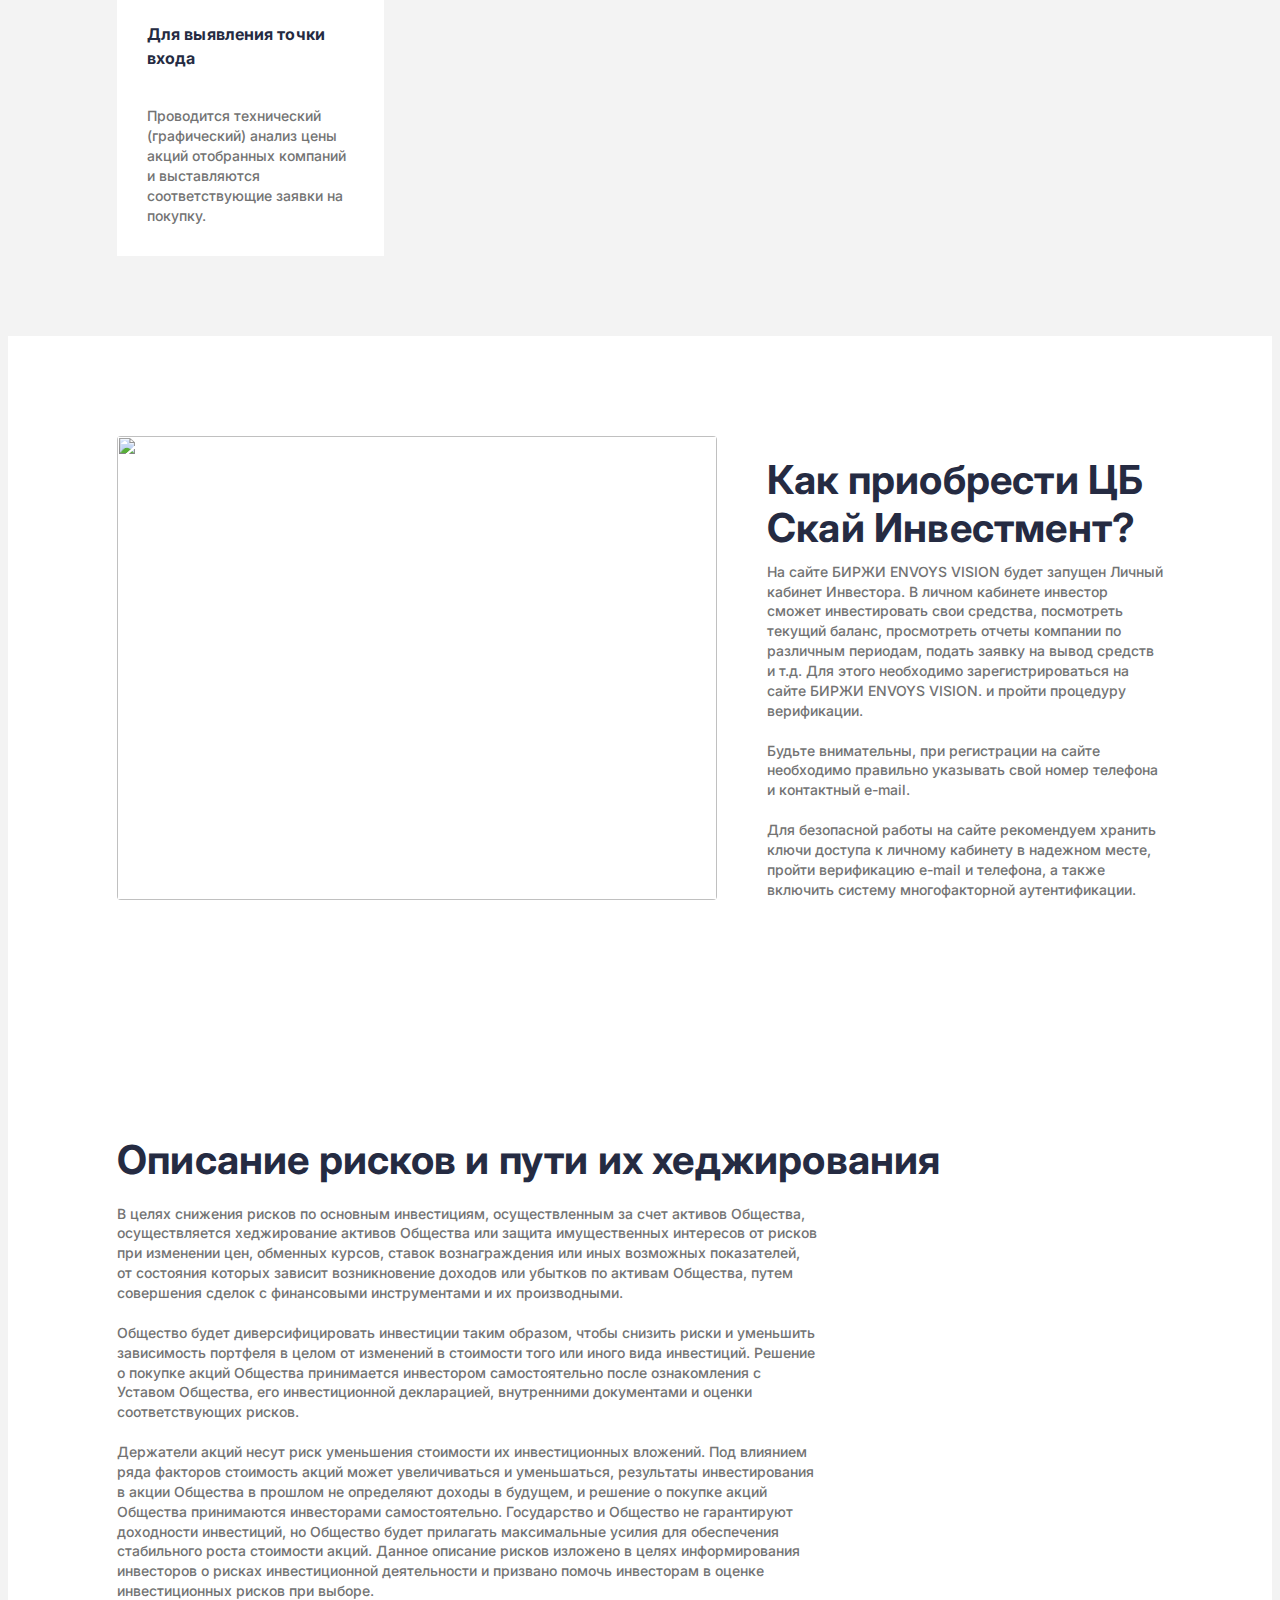
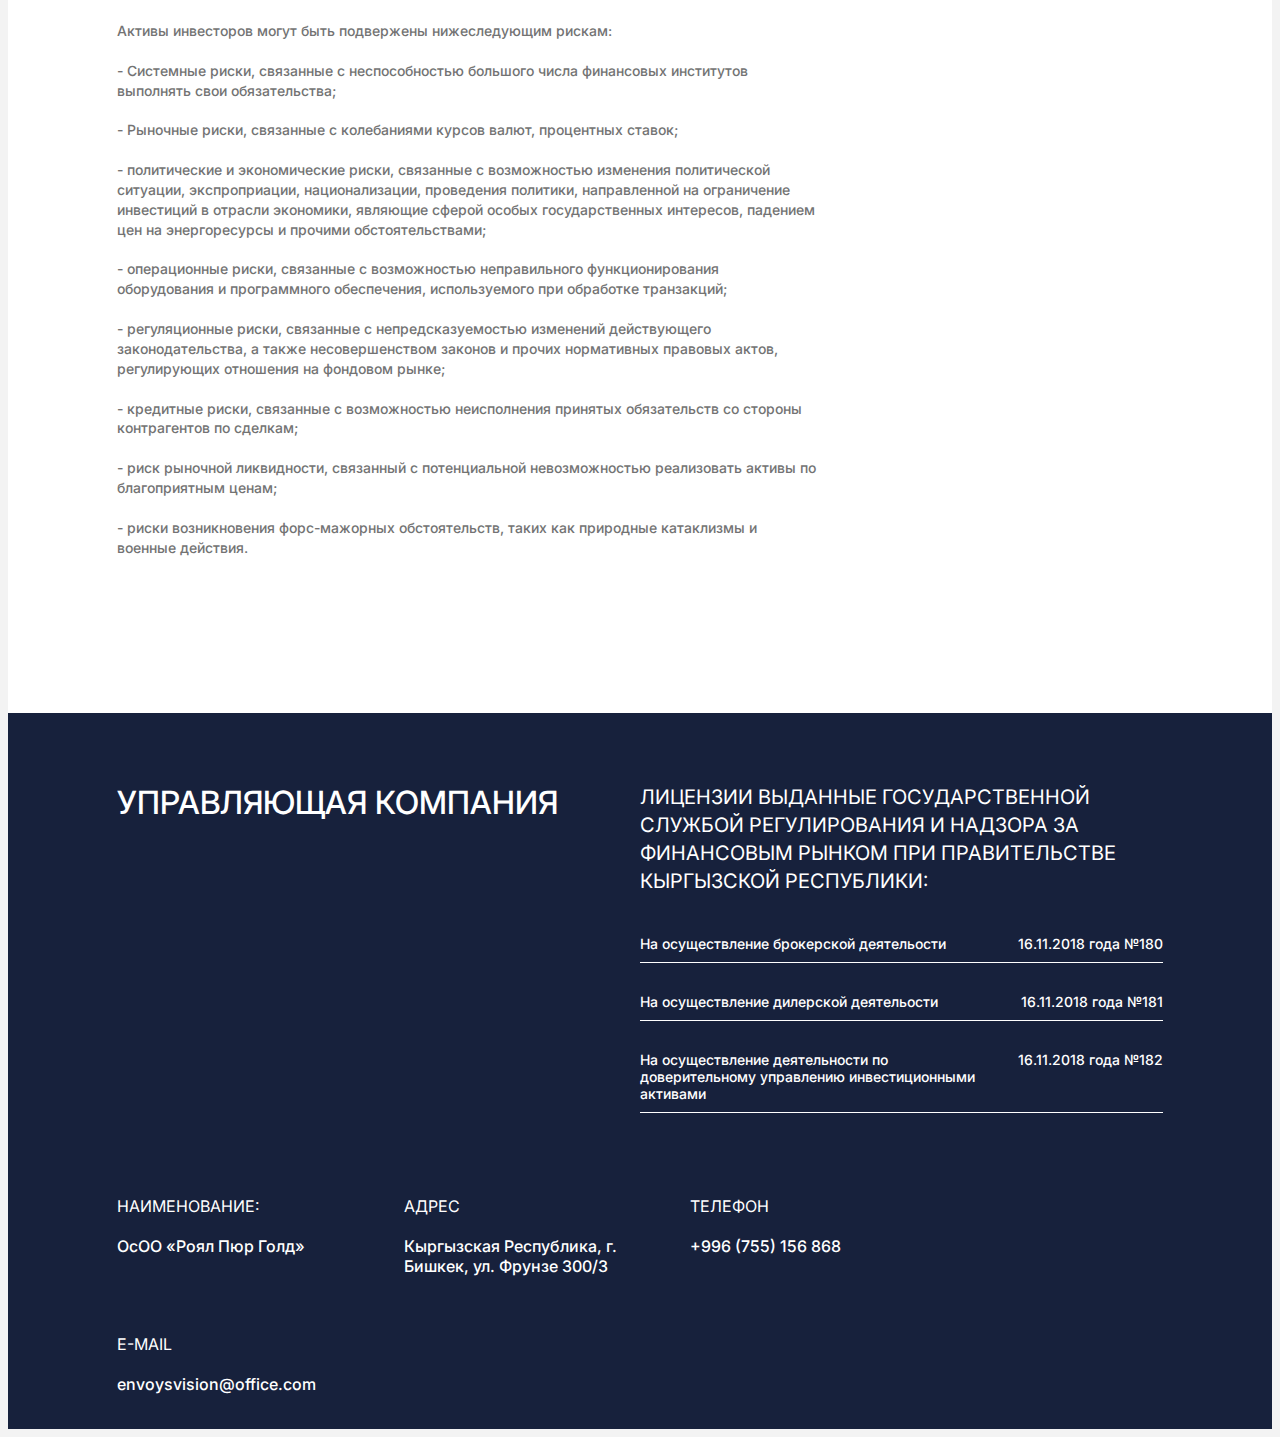
==== commit b0303249: "commit" ====
--- a/index.html
+++ b/index.html
@@ -18,23 +18,12 @@
     <div class="wrapper">
       <header class="header">
         <div class="header__container _container">
-          <a href="/" class="header__logo"> Relvise </a>
-          <nav class="menu header__menu">
-            <ul class="menu__list">
-              <li class="menu__item">
-                <a href="#" class="menu__link">Home</a>
-              </li>
-              <li class="menu__item">
-                <a href="#" class="menu__link">Product</a>
-              </li>
-              <li class="menu__item">
-                <a href="#" class="menu__link">Pricing</a>
-              </li>
-              <li class="menu__item">
-                <a href="#" class="menu__link">Contact</a>
-              </li>
-            </ul>
-          </nav>
+          <a href="/" class="header__logo"> Sky Investment </a>
+          <a href="tel:+996755156868" class="header__contact-phone"><svg xmlns="http://www.w3.org/2000/svg" viewBox="0 0 24 24" width="24" height="24">
+            <path fill="none" d="M0 0h24v24H0z" />
+            <path
+              d="M21 16.42v3.536a1 1 0 0 1-.93.998c-.437.03-.794.046-1.07.046-8.837 0-16-7.163-16-16 0-.276.015-.633.046-1.07A1 1 0 0 1 4.044 3H7.58a.5.5 0 0 1 .498.45c.023.23.044.413.064.552A13.901 13.901 0 0 0 9.35 8.003c.095.2.033.439-.147.567l-2.158 1.542a13.047 13.047 0 0 0 6.844 6.844l1.54-2.154a.462.462 0 0 1 .573-.149 13.901 13.901 0 0 0 4 1.205c.139.02.322.042.55.064a.5.5 0 0 1 .449.498z" />
+          </svg> <span>+996 (755) 156 868</span></a>
         </div>
       </header>
       <main class="page">
@@ -42,28 +31,30 @@
           <div class="main-block__container _container">
             <div class="main-block__content">
               <h1 class="main-block__content-title">
-                Finance and Consultancy Solution
+                ОАО «Скай Инвестмент»
               </h1>
               <div class="main-block__content-subtitle">
-                The initial placement fund was established in early 2021 by a team of specialists from the investment company Royal Pure Gold.
+                Было зарегистрировано в органах
+                Юстиции Кыргызской Республики в форме открытого акционерного общества 28 марта 2022 года при поддержке специалистов
+                инвестиционной компании «Роял Пюр Голд».
               </div>
               <div class="main-block__content-buttons">
                 <a
-                  href=""
+                  href="mailto:example@example.com"
                   class="main-block__content-button main-block__content-button_orange"
-                  >Get Quote Now</a
+                  >Связаться с нами</a
                 >
                 <a
-                  href=""
+                  href="#"
                   class="main-block__content-button main-block__content-button_border"
-                  >Learn More</a
+                  >Открыть документ</a
                 >
               </div>
             </div>
           </div>
-          <!-- <div class="main-block__image _ibg">
+          <div class="main-block__image _ibg">
             <img src="./img/main-block/cover.jpg" alt="cover" />
-          </div> -->
+          </div>
         </section>
         <section class="page__services services">
           <div class="services__container _container">
@@ -71,47 +62,87 @@
               <div class="services__column">
                 <div class="services__item item-service">
                   <div class="item-service__icon">
-                    <!-- <img
-                      src="./img/services/service1.svg"
-                      alt="Environmental Consulting"
-                    /> -->
                     01
                   </div>
-                  <h3 class="item-service__title">Environmental Consulting</h3>
-                  <div class="item-service__subtitle">
-                    We focus on ergonomics and meeting you where you work.
-                  </div>
-                </div>
-              </div>
-              <div class="services__column">
-                <div class="services__item item-service">
-                  <div class="item-service__icon">
-                    <!-- <img
-                      src="./img/services/service2.svg"
-                      alt="Finance and consultancy"
-                    /> -->
+                  <h3 class="item-service__title">Дата выпуска ЦБ</h3>
+                  <div class="item-service__subtitle">
+                    12.07.2022
+                  </div>
+                </div>
+              </div>
+              <div class="services__column">
+                <div class="services__item item-service">
+                  <div class="item-service__icon">
                       02
                   </div>
-                  <h3 class="item-service__title">Finance and consultancy</h3>
-                  <div class="item-service__subtitle">
-                    Just type what's on your mind and we'll get you there.
-                  </div>
-                </div>
-              </div>
-              <div class="services__column">
-                <div class="services__item item-service">
-                  <div class="item-service__icon">
-                    <!-- <img
-                      src="./img/services/service3.svg"
-                      alt="Financial Services Consulting"
-                    /> -->
+                  <h3 class="item-service__title">Регистрационный номер ЦБ</h3>
+                  <div class="item-service__subtitle">
+                    KG 0101226619
+                  </div>
+                </div>
+              </div>
+              <div class="services__column">
+                <div class="services__item item-service">
+                  <div class="item-service__icon">
                     03
                   </div>
                   <h3 class="item-service__title">
-                    Financial Services Consulting
+                    Количество выпущенных ЦБ
                   </h3>
                   <div class="item-service__subtitle">
-                    the quick fox jumps over the lazy dog
+                    100 000 (сто тысяч) штук
+                  </div>
+                </div>
+              </div>
+              <div class="services__column">
+                <div class="services__item item-service">
+                  <div class="item-service__icon">
+                    04
+                  </div>
+                  <h3 class="item-service__title">
+                    Период размещения ЦБ
+                  </h3>
+                  <div class="item-service__subtitle">
+                    C 12.07.2022 до полной продажи всего пакета
+                  </div>
+                </div>
+              </div>
+              <div class="services__column">
+                <div class="services__item item-service">
+                  <div class="item-service__icon">
+                    05
+                  </div>
+                  <h3 class="item-service__title">
+                    Биржевая платформа
+                  </h3>
+                  <div class="item-service__subtitle">
+                    ОАО «Енвойс Вижион Диджитал Эксчейндж»
+                  </div>
+                </div>
+              </div>
+              <div class="services__column">
+                <div class="services__item item-service">
+                  <div class="item-service__icon">
+                    06
+                  </div>
+                  <h3 class="item-service__title">
+                    Цена размещения ЦБ
+                  </h3>
+                  <div class="item-service__subtitle">
+                    250$
+                  </div>
+                </div>
+              </div>
+              <div class="services__column">
+                <div class="services__item item-service">
+                  <div class="item-service__icon">
+                    07
+                  </div>
+                  <h3 class="item-service__title">
+                    Последующая цена ЦБ
+                  </h3>
+                  <div class="item-service__subtitle">
+                    Рыночная цена каждой ценной бумаги формируется исходя из-за спроса и предложения на Фондовой Бирже.
                   </div>
                 </div>
               </div>
@@ -121,53 +152,41 @@
         <section class="page__achievements achievements">
           <div class="_container achievements__container">
             <div class="achievements__header header-block">
-              <h2 class="header-block__title">Designing Better Experience</h2>
+              <h2 class="header-block__title">Риск-менеджмент</h2>
               <div class="header-block__subtitle">
-                Problems trying to resolve the conflict between the two major
-                realms <br />
-                of Classical physics: Newtonian mechanics
+                Не менее 70% от общей стоимости портфеля будет сформирована<br> за счет ликвидных инструментов в рамках консервативной
+                <br>торговой стратегии.
               </div>
             </div>
             <div class="achievements__body">
               <div class="achievements__column">
                 <div class="achievements__item">
                   <div class="achievements__icon">
-                    <svg xmlns="http://www.w3.org/2000/svg" viewBox="0 0 24 24" width="36" height="36" fill="#0D5C63">
-                      <path fill="none" d="M0 0h24v24H0z" />
-                      <path
-                        d="M2 22a8 8 0 1 1 16 0h-2a6 6 0 1 0-12 0H2zm8-9c-3.315 0-6-2.685-6-6s2.685-6 6-6 6 2.685 6 6-2.685 6-6 6zm0-2c2.21 0 4-1.79 4-4s-1.79-4-4-4-4 1.79-4 4 1.79 4 4 4zm8.284 3.703A8.002 8.002 0 0 1 23 22h-2a6.001 6.001 0 0 0-3.537-5.473l.82-1.824zm-.688-11.29A5.5 5.5 0 0 1 21 8.5a5.499 5.499 0 0 1-5 5.478v-2.013a3.5 3.5 0 0 0 1.041-6.609l.555-1.943z" />
-                    </svg>
-                  </div>
-                  <div class="achievements__value">972 +</div>
-                  <div class="achievements__text">Consumer Products</div>
+                    Не более
+                  </div>
+                  <div class="achievements__value">20%</div>
+                  <div class="achievements__text">Доля инструментов одного эмитента</div>
                 </div>
               </div>
               <div class="achievements__column">
                 <div class="achievements__item">
                   <div class="achievements__icon">
-                    <svg xmlns="http://www.w3.org/2000/svg" viewBox="0 0 24 24" width="36" height="36" fill="#0D5C63">
-                      <path fill="none" d="M0 0h24v24H0z" />
-                      <path d="M8 5h3v9H8v3H6v-3H3V5h3V2h2v3zM5 7v5h4V7H5zm13 3h3v9h-3v3h-2v-3h-3v-9h3V7h2v3zm-3 2v5h4v-5h-4z" />
-                    </svg>
-                  </div>
-                  <div class="achievements__value">181 +</div>
-                  <div class="achievements__text">Financial Services</div>
+                    Не более
+                  </div>
+                  <div class="achievements__value">50%</div>
+                  <div class="achievements__text">Доля одной отрасли в портфеле</div>
                 </div>
               </div>
               <div class="achievements__column">
                 <div class="achievements__item">
                   <div class="achievements__icon">
-                    <svg xmlns="http://www.w3.org/2000/svg" viewBox="0 0 24 24" width="36" height="36" fill="#0D5C63">
-                      <path fill="none" d="M0 0h24v24H0z" />
-                      <path
-                        d="M17 15.245v6.872a.5.5 0 0 1-.757.429L12 20l-4.243 2.546a.5.5 0 0 1-.757-.43v-6.87a8 8 0 1 1 10 0zm-8 1.173v3.05l3-1.8 3 1.8v-3.05A7.978 7.978 0 0 1 12 17a7.978 7.978 0 0 1-3-.582zM12 15a6 6 0 1 0 0-12 6 6 0 0 0 0 12z" />
-                    </svg>
-                  </div>
-                  <div class="achievements__value">97%</div>
-                  <div class="achievements__text">Environmental</div>
-                </div>
-              </div>
-              <div class="achievements__column">
+                    Не более
+                  </div>
+                  <div class="achievements__value">1:2</div>
+                  <div class="achievements__text">К собственным средствам. <br> Использование кредитного плеча</div>
+                </div>
+              </div>
+              <!-- <div class="achievements__column">
                 <div class="achievements__item">
                   <div class="achievements__icon">
                     <svg xmlns="http://www.w3.org/2000/svg" viewBox="0 0 24 24" width="36" height="36" fill="#0D5C63">
@@ -179,18 +198,14 @@
                   <div class="achievements__value">746 +</div>
                   <div class="achievements__text">Business & Finance</div>
                 </div>
-              </div>
+              </div> -->
             </div>
           </div>
         </section>
         <section class="page__advice advice">
           <div class="_container advice__container">
             <div class="advice__header header-block">
-              <h2 class="header-block__title">Practice Advice</h2>
-              <div class="header-block__subtitle">
-                Problems trying to resolve the conflict between <br />
-                the two major realms of Classical physics: Newtonian mechanics
-              </div>
+              <h2 class="header-block__title">Формирование портфеля компании состоит из нескольких этапов:</h2>
             </div>
             <div class="advice__body">
               <div class="advice__column">
@@ -198,33 +213,28 @@
                   <div class="advice__content">
                     <a class="advice__link"
                       ><h4 class="advice__title">
-                        A single source of truth
+                        Проведении тщательного анализа
                       </h4></a
                     >
                     <div class="advice__desc">
-                      Newton thought that light was made up of particles, then
-                      it was discovered
+                      Финансовых отчетов перспективных компаний и в выявлении среди них топ самых
+                      недооцененных, имеющих высокую балансовую стоимость и рентабельность;
                     </div>
                   </div>
-                  <a class="advice__image _ibg">
-                    <img src="./img/advice/1.jpg" alt="office" />
-                  </a>
                 </article>
               </div>
               <div class="advice__column">
                 <article class="advice__item">
                   <div class="advice__content">
                     <a class="advice__link"
-                      ><h4 class="advice__title">Fastest way to organize</h4></a
+                      ><h4 class="advice__title">Среди списка отобранных выше компаний</h4></a
                     >
                     <div class="advice__desc">
-                      “Quantum mechanics” is the description of the behaviour of
-                      matter
+                      Выбираются наиболее стабильные компании, по платежеспособности, ликвидности,
+                      конкурентоспособности продуктов, рентабельности собственного капитала, по соотношению “цена-прибыль” (P/E), по величине
+                      выплачиваемых дивидендов, по соотношению заемных средств к капиталу, а также SWOT-анализ.
                     </div>
                   </div>
-                  <a class="advice__image _ibg">
-                    <img src="./img/advice/2.jpg" alt="town" />
-                  </a>
                 </article>
               </div>
               <div class="advice__column">
@@ -232,35 +242,26 @@
                   <div class="advice__content">
                     <a class="advice__link"
                       ><h4 class="advice__title">
-                        Fastest way to take action
+                        Проводится анализ
                       </h4></a
                     >
                     <div class="advice__desc">
-                      They describe a universe consisting of bodies moving
+                       Действующего менеджмента компаний;
                     </div>
                   </div>
-                  <a class="advice__image _ibg">
-                    <img
-                      src="./img/advice/3.jpg"
-                      alt="Fastest way to take action"
-                    />
-                  </a>
                 </article>
               </div>
               <div class="advice__column">
                 <article class="advice__item">
                   <div class="advice__content">
                     <a class="advice__link"
-                      ><h4 class="advice__title">Work better together</h4></a
+                      ><h4 class="advice__title">Для выявления точки входа</h4></a
                     >
                     <div class="advice__desc">
-                      They finally obtained a consistent description of the
-                      behaviour
+                      Проводится технический (графический) анализ цены акций отобранных компаний и
+                      выставляются соответствующие заявки на покупку.
                     </div>
                   </div>
-                  <a class="advice__image _ibg">
-                    <img src="./img/advice/4.jpg" alt="Work better together" />
-                  </a>
                 </article>
               </div>
             </div>
@@ -268,285 +269,128 @@
         </section>
         <section class="page__whoweare whoweare">
           <div class="_container whoweare__container">
-            <div class="whoweare__header header-block">
-              <h2 class="header-block__title">Who We Are</h2>
-              <div class="header-block__subtitle">
-                Who We Are Problems trying to resolve the conflict between the
-                two major realms <br />
-                of Classical physics: Newtonian mechanics
-              </div>
-            </div>
             <div class="whoweare__body">
               <div class="whoweare__image _ibg">
                 <img src="https://images.unsplash.com/photo-1544377193-33dcf4d68fb5?ixlib=rb-4.0.3&ixid=MnwxMjA3fDB8MHxwaG90by1wYWdlfHx8fGVufDB8fHx8&auto=format&fit=crop&w=1632&q=80" alt="">
               </div>
               <div class="whoweare__content">
                 <div class="whoweare__top">
-                  <h2 class="whoweare__title">Most trusted in our field</h2>
+                  <h2 class="whoweare__title">Как приобрести ЦБ Скай Инвестмент?</h2>
                   <div class="whoweare__text">
-                    Most calendars are designed for teams. Slate is designed for
-                    freelancers who want a simple way to plan their schedule.
-                  </div>
-                </div>
-                <div class="whoweare__items">
-                  <div class="whoweare__item item-whoweare">
-                    <div class="item-whoweare__icon">
-                      <svg xmlns="http://www.w3.org/2000/svg" viewBox="0 0 24 24" width="36" height="36" fill="#FF7B47">
-                        <path fill="none" d="M0 0h24v24H0z" />
-                        <path
-                          d="M18 7h3a1 1 0 0 1 1 1v12a1 1 0 0 1-1 1H3a1 1 0 0 1-1-1V4a1 1 0 0 1 1-1h15v4zM4 9v10h16V9H4zm0-4v2h12V5H4zm11 8h3v2h-3v-2z" />
-                      </svg>
-                    </div>
-                    <div class="item-whoweare__content">
-                      <div class="item-whoweare__title">
-                        The quick fox jumps over the lazy dog
-                      </div>
-                      <div class="item-whoweare__text">
-                        Things on a very small scale
-                      </div>
-                    </div>
-                  </div>
-                  <div class="whoweare__item item-whoweare">
-                    <div class="item-whoweare__icon">
-                      <svg xmlns="http://www.w3.org/2000/svg" viewBox="0 0 24 24" width="36" height="36" fill="#FF7B47">
-                        <path fill="none" d="M0 0h24v24H0z" />
-                        <path
-                          d="M12 4c6.075 0 11 2.686 11 6v4c0 3.314-4.925 6-11 6-5.967 0-10.824-2.591-10.995-5.823L1 14v-4c0-3.314 4.925-6 11-6zm0 12c-3.72 0-7.01-1.007-9-2.55V14c0 1.882 3.883 4 9 4 5.01 0 8.838-2.03 8.995-3.882L21 14l.001-.55C19.011 14.992 15.721 16 12 16zm0-10c-5.117 0-9 2.118-9 4 0 1.882 3.883 4 9 4s9-2.118 9-4c0-1.882-3.883-4-9-4z" />
-                      </svg>
-                    </div>
-                    <div class="item-whoweare__content">
-                      <div class="item-whoweare__title">
-                        The quick fox jumps over the lazy dog
-                      </div>
-                      <div class="item-whoweare__text">
-                        Things on a very small scale
-                      </div>
-                    </div>
-                  </div>
-                </div>
-              </div>
-            </div>
-          </div>
-        </section>
-        <!-- <div class="page__clients clients">
-          <div class="clients__container _container">
-            <div class="clients__items">
-              <div class="clients__item">
-                <img src="./img/clients/1.svg" alt="client" />
-              </div>
-              <div class="clients__item">
-                <img src="./img/clients/2.svg" alt="client" />
-              </div>
-              <div class="clients__item">
-                <img src="./img/clients/3.svg" alt="client" />
-              </div>
-              <div class="clients__item">
-                <img src="./img/clients/4.svg" alt="client" />
-              </div>
-              <div class="clients__item">
-                <img src="./img/clients/5.svg" alt="client" />
-              </div>
-              <div class="clients__item">
-                <img src="./img/clients/6.svg" alt="client" />
-              </div>
-            </div>
-          </div>
-        </div> -->
-        <!-- <section class="page__subscribe subscribe">
-          <div class="subscribe__container _container">
-            <div class="subscribe__body">
-              <h3 class="subscribe__title">Subscribe For Latest Newsletter</h3>
-              <form action="#" class="subscribe__form">
-                <input
-                  type="email"
-                  placeholder="Your Email"
-                  required
-                  class="subscribe__input"
-                />
-                <button type="submit" class="subscribe__button">
-                  Subscribe
-                </button>
-              </form>
-            </div>
-          </div>
-        </section> -->
-        <!-- <section class="page__getintouch getintouch">
-          <div class="getintouch__container _container">
-            <div class="advice__header header-block">
-              <h2 class="header-block__title">Get In Touch</h2>
-              <div class="header-block__subtitle">
-                Problems trying to resolve the conflict between <br />
-                the two major realms of Classical physics: Newtonian mechanics
-              </div>
-            </div>
-            <div class="getintouch__body">
-              <div class="getintouch__cards">
-                <div class="getintouch__card card-getintouch">
-                  <div class="card-getintouch__icon">
-                    <img src="./img/getintouch/1.svg" alt="phone" />
-                  </div>
-                  <div class="card-getintouch__addresses">
-                    <div class="card-getintouch__address">
-                      georgia.young@example.com
-                    </div>
-                    <div class="card-getintouch__address">
-                      georgia.young@ple.com
-                    </div>
-                  </div>
-                  <h5 class="card-getintouch__title">Get Support</h5>
-                  <button class="card-getintouch__submit">
-                    Submit Request
-                  </button>
-                </div>
-
-                <div
-                  class="getintouch__card card-getintouch card-getintouch_dark"
-                >
-                  <div class="card-getintouch__icon">
-                    <img src="./img/getintouch/2.svg" alt="location" />
-                  </div>
-                  <div class="card-getintouch__addresses">
-                    <div class="card-getintouch__address">
-                      georgia.young@example.com
-                    </div>
-                    <div class="card-getintouch__address">
-                      georgia.young@ple.com
-                    </div>
-                  </div>
-                  <h5 class="card-getintouch__title">Get Support</h5>
-                  <button class="card-getintouch__submit">
-                    Submit Request
-                  </button>
-                </div>
-
-                <div class="getintouch__card card-getintouch">
-                  <div class="card-getintouch__icon">
-                    <img src="./img/getintouch/3.svg" alt="telegram" />
-                  </div>
-                  <div class="card-getintouch__addresses">
-                    <div class="card-getintouch__address">
-                      georgia.young@example.com
-                    </div>
-                    <div class="card-getintouch__address">
-                      georgia.young@ple.com
-                    </div>
-                  </div>
-                  <h5 class="card-getintouch__title">Get Support</h5>
-                  <button class="card-getintouch__submit">
-                    Submit Request
-                  </button>
-                </div>
-              </div>
-            </div>
-          </div>
-        </section> -->
-        <!-- <section class="page__contact contact">
-          <div class="contact__container _container">
-            <div class="contact__content">
-              <div class="contact__text">
-                <h4 class="contact__title">
-                  Consulting Agency For Your Business
-                </h4>
-                <div class="contact__subtitle">
-                  the quick fox jumps over the lazy dog
-                </div>
-              </div>
-              <a href="" class="contact__button">Contact Us</a>
-            </div>
-          </div>
-        </section> -->
+                    На сайте БИРЖИ ENVOYS VISION будет запущен Личный кабинет Инвестора. В личном кабинете инвестор сможет инвестировать
+                    свои средства, посмотреть текущий баланс, просмотреть отчеты компании по различным периодам, подать заявку на вывод
+                    средств и т.д. Для этого необходимо зарегистрироваться на сайте БИРЖИ ENVOYS VISION. и пройти процедуру верификации. <br><br>
+                    Будьте внимательны, при регистрации на сайте необходимо правильно указывать свой номер телефона и контактный e-mail.<br><br>
+                    Для безопасной работы на сайте рекомендуем хранить ключи доступа к личному кабинету в надежном месте, пройти верификацию
+                    e-mail и телефона, а также включить систему многофакторной аутентификации. 
+
+                  </div>
+                </div>
+              </div>
+            </div>
+          </div>
+        </section>
+        <section class="page__whoweare whoweare risk">
+          <div class="_container whoweare__container">
+            <div class="whoweare__body risk__body">
+              <div class="whoweare__content risk__content">
+                <div class="whoweare__top">
+                  <h2 class="whoweare__title risk__title">Описание рисков и пути их хеджирования</h2>
+                  <div class="whoweare__text risk__text">
+                    В целях снижения рисков по основным инвестициям, осуществленным за счет активов Общества, осуществляется хеджирование
+                    активов Общества или защита имущественных интересов от рисков при изменении цен, обменных курсов, ставок вознаграждения
+                    или иных возможных показателей, от состояния которых зависит возникновение доходов или убытков по активам Общества,
+                    путем совершения сделок с финансовыми инструментами и их производными. <br><br>
+                    Общество будет диверсифицировать инвестиции таким образом, чтобы снизить риски и уменьшить зависимость портфеля в целом
+                    от изменений в стоимости того или иного вида инвестиций.
+                    Решение о покупке акций Общества принимается инвестором самостоятельно после ознакомления с Уставом Общества, его
+                    инвестиционной декларацией, внутренними документами и оценки соответствующих рисков.<br><br>
+                    Держатели акций несут риск уменьшения стоимости их инвестиционных вложений. Под влиянием ряда факторов стоимость акций
+                    может увеличиваться и уменьшаться, результаты инвестирования в акции Общества в прошлом не определяют доходы в будущем,
+                    и решение о покупке акций Общества принимаются инвесторами самостоятельно. Государство и Общество не гарантируют
+                    доходности инвестиций, но Общество будет прилагать максимальные усилия для обеспечения стабильного роста стоимости
+                    акций.
+                    Данное описание рисков изложено в целях информирования инвесторов о рисках инвестиционной деятельности и призвано помочь
+                    инвесторам в оценке инвестиционных рисков при выборе. <br><br>
+                    Активы инвесторов могут быть подвержены нижеследующим рискам: <br><br>
+                    - Cистемные риски, связанные с неспособностью большого числа финансовых институтов выполнять свои обязательства; <br><br>
+
+                    - Pыночные риски, связанные с колебаниями курсов валют, процентных ставок;<br><br>
+
+                    - политические и экономические риски, связанные с возможностью изменения политической ситуации, экспроприации,
+                    национализации, проведения политики, направленной на ограничение инвестиций в отрасли экономики, являющие сферой особых
+                    государственных интересов, падением цен на энергоресурсы и прочими обстоятельствами; <br><br>
+
+                    - операционные риски, связанные с возможностью неправильного функционирования оборудования и программного обеспечения,
+                    используемого при обработке транзакций; <br><br>
+
+                    - регуляционные риски, связанные с непредсказуемостью изменений действующего законодательства, а также несовершенством
+                    законов и прочих нормативных правовых актов, регулирующих отношения на фондовом рынке;<br><br>
+
+                    - кредитные риски, связанные с возможностью неисполнения принятых обязательств со стороны контрагентов по сделкам;<br><br>
+
+                    - риск рыночной ликвидности, связанный с потенциальной невозможностью реализовать активы по благоприятным ценам;<br><br>
+
+                    - риски возникновения форс-мажорных обстоятельств, таких как природные катаклизмы и военные действия.<br><br>
+                  </div>
+                </div>
+              </div>
+            </div>
+          </div>
+        </section>
       </main>
       <footer class="footer">
         <div class="footer__top">
           <div class="footer__main _container">
-            <div class="footer__row">
-              <div class="footer__column">
-                <div class="footer__label">Company Info</div>
-                <nav class="footer__menu menu-footer">
-                  <ul class="menu-footer__list">
-                    <li class="menu-footer__item">
-                      <a href="" class="menu-footer__link">About Us</a>
-                    </li>
-                    <li class="menu-footer__item">
-                      <a href="" class="menu-footer__link">Carrier</a>
-                    </li>
-                    <li class="menu-footer__item">
-                      <a href="" class="menu-footer__link">We are hiring</a>
-                    </li>
-                    <li class="menu-footer__item">
-                      <a href="" class="menu-footer__link">Blog</a>
-                    </li>
-                  </ul>
-                </nav>
-              </div>
-
-              <div class="footer__column">
-                <div class="footer__label">Resources</div>
-                <nav class="footer__menu menu-footer">
-                  <ul class="menu-footer__list">
-                    <li class="menu-footer__item">
-                      <a href="" class="menu-footer__link">About Us</a>
-                    </li>
-                    <li class="menu-footer__item">
-                      <a href="" class="menu-footer__link">Carrier</a>
-                    </li>
-                    <li class="menu-footer__item">
-                      <a href="" class="menu-footer__link">We are hiring</a>
-                    </li>
-                    <li class="menu-footer__item">
-                      <a href="" class="menu-footer__link">Blog</a>
-                    </li>
-                  </ul>
-                </nav>
-              </div>
-
-              <div class="footer__column">
-                <div class="footer__label">Get In Touch</div>
-                <div class="footer__contacts contacts-footer">
-                  <a
-                    href="tel:4805550103"
-                    class="contacts-footer__item contacts-footer__item_phone"
-                    >(480) 555-0103</a
-                  >
-                  <a
-                    href=""
-                    class="contacts-footer__item contacts-footer__item_map"
-                    >4517 Washington Ave. Manchester, Kentucky 39495</a
-                  >
-                  <a
-                    href="mailto:debra.holt@example.com"
-                    class="contacts-footer__item contacts-footer__item_email"
-                    >debra.holt@example.com</a
-                  >
-                </div>
-              </div>
-            </div>
-          </div>
-        </div>
-        <div class="footer__bottom">
-          <div class="footer__container _container">
-            <div class="footer__copyright">Made With Love By Figmaland All Right Reserved </div>
-            <div class="footer__social">
-              <a href="" class="footer__social-icon"><svg xmlns="http://www.w3.org/2000/svg" viewBox="0 0 24 24" width="30" height="30">
-                <path fill="none" d="M0 0h24v24H0z" />
-                <path
-                  d="M13 19.938A8.001 8.001 0 0 0 12 4a8 8 0 0 0-1 15.938V14H9v-2h2v-1.654c0-1.337.14-1.822.4-2.311A2.726 2.726 0 0 1 12.536 6.9c.382-.205.857-.328 1.687-.381.329-.021.755.005 1.278.08v1.9H15c-.917 0-1.296.043-1.522.164a.727.727 0 0 0-.314.314c-.12.226-.164.45-.164 1.368V12h2.5l-.5 2h-2v5.938zM12 22C6.477 22 2 17.523 2 12S6.477 2 12 2s10 4.477 10 10-4.477 10-10 10z" />
-              </svg></a>
-              <a href="" class="footer__social-icon"><svg xmlns="http://www.w3.org/2000/svg" viewBox="0 0 24 24" width="30" height="30">
-                <path fill="none" d="M0 0h24v24H0z" />
-                <path
-                  d="M12 9a3 3 0 1 0 0 6 3 3 0 0 0 0-6zm0-2a5 5 0 1 1 0 10 5 5 0 0 1 0-10zm6.5-.25a1.25 1.25 0 0 1-2.5 0 1.25 1.25 0 0 1 2.5 0zM12 4c-2.474 0-2.878.007-4.029.058-.784.037-1.31.142-1.798.332-.434.168-.747.369-1.08.703a2.89 2.89 0 0 0-.704 1.08c-.19.49-.295 1.015-.331 1.798C4.006 9.075 4 9.461 4 12c0 2.474.007 2.878.058 4.029.037.783.142 1.31.331 1.797.17.435.37.748.702 1.08.337.336.65.537 1.08.703.494.191 1.02.297 1.8.333C9.075 19.994 9.461 20 12 20c2.474 0 2.878-.007 4.029-.058.782-.037 1.309-.142 1.797-.331.433-.169.748-.37 1.08-.702.337-.337.538-.65.704-1.08.19-.493.296-1.02.332-1.8.052-1.104.058-1.49.058-4.029 0-2.474-.007-2.878-.058-4.029-.037-.782-.142-1.31-.332-1.798a2.911 2.911 0 0 0-.703-1.08 2.884 2.884 0 0 0-1.08-.704c-.49-.19-1.016-.295-1.798-.331C14.925 4.006 14.539 4 12 4zm0-2c2.717 0 3.056.01 4.122.06 1.065.05 1.79.217 2.428.465.66.254 1.216.598 1.772 1.153a4.908 4.908 0 0 1 1.153 1.772c.247.637.415 1.363.465 2.428.047 1.066.06 1.405.06 4.122 0 2.717-.01 3.056-.06 4.122-.05 1.065-.218 1.79-.465 2.428a4.883 4.883 0 0 1-1.153 1.772 4.915 4.915 0 0 1-1.772 1.153c-.637.247-1.363.415-2.428.465-1.066.047-1.405.06-4.122.06-2.717 0-3.056-.01-4.122-.06-1.065-.05-1.79-.218-2.428-.465a4.89 4.89 0 0 1-1.772-1.153 4.904 4.904 0 0 1-1.153-1.772c-.248-.637-.415-1.363-.465-2.428C2.013 15.056 2 14.717 2 12c0-2.717.01-3.056.06-4.122.05-1.066.217-1.79.465-2.428a4.88 4.88 0 0 1 1.153-1.772A4.897 4.897 0 0 1 5.45 2.525c.638-.248 1.362-.415 2.428-.465C8.944 2.013 9.283 2 12 2z" />
-              </svg></a>
-              <a href="" class="footer__social-icon"><svg xmlns="http://www.w3.org/2000/svg" viewBox="0 0 24 24" width="30" height="30">
-                <path fill="none" d="M0 0h24v24H0z" />
-                <path
-                  d="M15.3 5.55a2.9 2.9 0 0 0-2.9 2.847l-.028 1.575a.6.6 0 0 1-.68.583l-1.561-.212c-2.054-.28-4.022-1.226-5.91-2.799-.598 3.31.57 5.603 3.383 7.372l1.747 1.098a.6.6 0 0 1 .034.993L7.793 18.17c.947.059 1.846.017 2.592-.131 4.718-.942 7.855-4.492 7.855-10.348 0-.478-1.012-2.141-2.94-2.141zm-4.9 2.81a4.9 4.9 0 0 1 8.385-3.355c.711-.005 1.316.175 2.669-.645-.335 1.64-.5 2.352-1.214 3.331 0 7.642-4.697 11.358-9.463 12.309-3.268.652-8.02-.419-9.382-1.841.694-.054 3.514-.357 5.144-1.55C5.16 15.7-.329 12.47 3.278 3.786c1.693 1.977 3.41 3.323 5.15 4.037 1.158.475 1.442.465 1.973.538z" />
-              </svg></a>
-              <a href="" class="footer__social-icon"><svg xmlns="http://www.w3.org/2000/svg" viewBox="0 0 24 24" width="30" height="30">
-                <path fill="none" d="M0 0h24v24H0z" />
-                <path
-                  d="M19.606 6.995c-.076-.298-.292-.523-.539-.592C18.63 6.28 16.5 6 12 6s-6.628.28-7.069.403c-.244.068-.46.293-.537.592C4.285 7.419 4 9.196 4 12s.285 4.58.394 5.006c.076.297.292.522.538.59C5.372 17.72 7.5 18 12 18s6.629-.28 7.069-.403c.244-.068.46-.293.537-.592C19.715 16.581 20 14.8 20 12s-.285-4.58-.394-5.005zm1.937-.497C22 8.28 22 12 22 12s0 3.72-.457 5.502c-.254.985-.997 1.76-1.938 2.022C17.896 20 12 20 12 20s-5.893 0-7.605-.476c-.945-.266-1.687-1.04-1.938-2.022C2 15.72 2 12 2 12s0-3.72.457-5.502c.254-.985.997-1.76 1.938-2.022C6.107 4 12 4 12 4s5.896 0 7.605.476c.945.266 1.687 1.04 1.938 2.022zM10 15.5v-7l6 3.5-6 3.5z" />
-              </svg></a>
+            <div class="footer__top">
+              <div class="footer__title">УПРАВЛЯЮЩАЯ КОМПАНИЯ</div>
+              <div class="footer__info">
+                <div class="footer__info-title">Лицензии выданные Государственной службой регулирования и надзора за финансовым рынком при Правительстве Кыргызской Республики:</div>
+                <div class="footer__info-list">
+                  <div class="footer__info-item item-info">
+                    <div class="item-info__text text">На осуществление брокерской деятельости</div>
+                    <div class="item-info__date">16.11.2018 <span class="item-info__date year">года</span> №180</div>
+                  </div>
+                  <div class="footer__info-item item-info">
+                    <div class="item-info__text text">На осуществление дилерской деятельости</div>
+                    <div class="item-info__date">16.11.2018 <span class="item-info__date year">года</span> №181</div>
+                  </div>
+                  <div class="footer__info-item item-info">
+                    <div class="item-info__text text">На осуществление деятельности по доверительному управлению инвестиционными активами
+                    </div>
+                    <div class="item-info__date">16.11.2018 <span class="item-info__date year">года</span> №182</div>
+                  </div>
+                </div>
+              </div>
+            </div>
+            <div class="footer__bottom">
+              <div class="footer__data">
+                <div class="footer__column">
+                  <div class="footer__data-item item-data">
+                    <div class="item-data__title">Наименование:</div>
+                    <div class="item-data__text">ОсОО «Роял Пюр Голд»</div>
+                  </div>
+                </div>
+                <div class="footer__column">
+                  <div class="footer__data-item item-data">
+                    <div class="item-data__title">Адрес</div>
+                    <div class="item-data__text">Кыргызская Республика, г. Бишкек, ул. Фрунзе 300/3</div>
+                  </div>
+                </div>
+                <div class="footer__column">
+                  <div class="footer__data-item item-data">
+                    <div class="item-data__title">Телефон</div>
+                    <a href="tel:+996755156868" class="item-data__text">+996 (755) 156 868</a>
+                  </div>
+                </div>
+                <div class="footer__column">
+                  <div class="footer__data-item item-data">
+                    <div class="item-data__title">E-mail</div>
+                    <a href="https://mail.google.com/mail/u/0/?fs=1&to=envoysvision@gmail.com&tf=cm" class="item-data__text"
+                      target="_blank">envoysvision@office.com</a>
+                  </div>
+                </div>
+              </div>
             </div>
           </div>
         </div>
--- a/css/index.css
+++ b/css/index.css
@@ -4,6 +4,11 @@
   color: #252b42;
   font-size: 14px;
   background-color: #F3F3F3;
+}
+
+a {
+  text-decoration: none;
+  color: inherit;
 }
 
 ._ibg {
@@ -41,6 +46,25 @@
   left: 0;
   z-index: 50;
 }
+
+.header__contact-phone {
+  font-weight: 500;
+  font-size: 18px;
+  color: inherit;
+  display: flex;
+  align-items: start;
+}
+
+.header__contact-phone span {
+  margin-left: 5px;
+}
+
+@media (max-width: 576px) {
+  .header__contact-phone span {
+    display: none;
+  }
+}
+
 .header__container {
   display: flex;
   align-items: center;
@@ -102,7 +126,7 @@
   color: #0d0d0d;
   line-height: calc(68 / 64 * 100%);
   letter-spacing: 0.2px;
-  max-width: 500px;
+  max-width: 900px;
 }
 
 .main-block__content-subtitle {
@@ -161,6 +185,7 @@
   left: 0;
   width: 100%;
   height: 100%;
+  opacity: .4;
 }
 
 .page__services {
@@ -175,10 +200,10 @@
 .services__body {
   display: flex;
   flex-wrap: wrap;
-  margin: 0 -15px;
+  margin: 0 -15px -30px;
 }
 .services__column {
-  padding: 0 15px;
+  padding: 0 15px 30px;
   flex: 0 1 33.333%;
 }
 .services__item {
@@ -201,6 +226,11 @@
   line-height: calc(32 / 24 * 100%);
   letter-spacing: 0.1px;
 }
+@media (max-width: 576px) {
+  .item-service__title {
+    font-size: 20px;
+  }
+}
 .item-service__subtitle {
   font-size: 14px;
   font-weight: 500;
@@ -238,7 +268,7 @@
 .achievements__column {
   padding: 0 15px;
   margin: 0px 0px 30px 0px;
-  flex: 0 1 25%;
+  flex: 0 1 33.3333%;
 }
 .achievements__item {
   background-color: #fff;
@@ -247,6 +277,8 @@
   flex-direction: column;
   align-items: center;
   padding: 30px;
+  height: 100%;
+  text-align: center;
 }
 
 .achievements__item > *:not(:last-child) {
@@ -341,6 +373,23 @@
 .whoweare__body {
   display: flex;
 }
+
+.risk__body {
+  flex-direction: row-reverse;
+}
+
+.risk__text {
+  max-width: 700px;
+}
+
+.risk__title:not(:last-child) {
+  margin: 0px 0px 20px 0px!important;
+}
+
+.risk__content {
+  padding: 0!important;
+}
+
 .whoweare__image {
   position: relative;
   flex: 0 0 57.36%;
@@ -361,13 +410,12 @@
   font-weight: 700;
   letter-spacing: 0.2px;
   color: inherit;
-  max-width: 300px;
 }
 .whoweare__title:not(:last-child) {
   margin: 0px 0px 10px 0px
 }
 .whoweare__text {
-  font-weight: 14px;
+  font-size: 14px;
   line-height: calc(20 / 14 * 100%);
   font-weight: 500;
   color: #737373;
@@ -631,102 +679,149 @@
 .footer__top {
   background-color: #17213C;
   padding: 35px 0;
-}
-.footer__main {
-}
-.footer__row {
-  display: flex;
+  color: #ffffff;
+}
+
+.footer__title {
+  font-size: 32px;
+}
+
+@media (max-width: 1200px) {
+  .footer__title {
+    margin-bottom: 20px;
+  }
+}
+
+@media (min-width: 1200px) {
+  .footer__top {
+    display: flex;
+    align-items: start;
+  }
+
+  .footer__title {
+    flex: 0 1 50%;
+  }
+  .footer__info {
+    flex: 0 1 50%;
+  }
+}
+
+.footer__info-title {
+  font-weight: 400;
+  font-size: 20px;
+  line-height: calc(28 / 20 * 100%);
+  max-width: 740px;
+  margin: 0px 0px 40px 0px;
+  text-transform: uppercase;
+}
+
+@media (max-width: 576px) {
+  .footer__info-title {
+    font-size: 16px;
+  }
+}
+
+.footer__info-list {
+  max-width: 700px;
+  padding: 0;
+  list-style: none;
+}
+
+.footer__info-list>*:not(:last-child) {
+  margin: 0px 0px 30px 0px;
+}
+
+.footer__title-text {
+  text-transform: uppercase;
+  margin: 0px 0px 20px 0px;
+}
+
+.footer__bottom {
+  margin: 50px 0px 0px 0px;
+}
+
+.footer__data {
+  display: flex;
+  align-items: start;
   flex-wrap: wrap;
-  margin: 0px -15px;
-}
+  margin: 0px -10px -60px;
+}
+
+.footer__data-item {
+  max-width: 260px;
+}
+
 .footer__column {
-  padding: 15px 15px;
-  flex: 0 1 33.3333%;
-  color: #fff;
-}
-.footer__column:last-child {
-  flex: 0 1 33.3334%;
-}
-.footer__label {
-  font-weight: 700;
+  flex: 0 1 25%;
+  padding: 0px 10px 60px 10px;
+}
+
+@media (max-width: 992px) {
+  .footer__column {
+    flex: 0 1 33.3333%;
+  }
+}
+
+@media (max-width: 767px) {
+  .footer__column {
+    flex: 0 1 50%;
+  }
+}
+
+@media (max-width: 576px) {
+  .footer__column {
+    flex: 0 1 100%;
+  }
+}
+
+
+.item-info {
+  border-bottom: 1px solid #ffffff;
+  padding: 0px 0px 10px 0px;
+}
+
+@media (min-width: 576px) {
+  .item-info {
+    display: flex;
+    justify-content: space-between;
+  }
+}
+
+.item-info__text {
+  max-width: 420px;
+  margin: 0px 20px 0px 0px;
+}
+
+@media (max-width: 576px) {
+  .item-info__text {
+    margin: 0px 0px 10px 0px;
+  }
+}
+
+.item-info__date {
+  white-space: nowrap;
+}
+
+.item-data {
+  display: flex;
+  flex-direction: column;
+}
+
+.item-data__title {
   font-size: 16px;
-  line-height: calc(24 / 16 * 100%);
-  letter-spacing: 0.1px;
-}
-.footer__label:not(:last-child) {
+  font-weight: 400;
+  line-height: 112.5%;
   margin: 0px 0px 20px 0px;
-}
-.footer__menu {
-}
-.menu-footer {
-}
-.menu-footer__list {
-}
-.menu-footer__list > *:not(:last-child) {
-  margin: 0px 0px 10px 0px;
-}
-.menu-footer__item {
-}
-.menu-footer__link {
-  font-weight: 400;
-  font-size: 14px;
-  line-height: calc(24 / 14 * 100%);
-  letter-spacing: 0.2px;
-  color: #fff;
-}
-.menu-footer__link:hover {
-  text-decoration: underline;
-}
-.footer__contacts {
-}
-.contacts-footer {
-  display: flex;
-  flex-direction: column;
-}
-.contacts-footer__item {
-  font-weight: 400;
-  font-size: 14px;
-  line-height: calc(24 / 14 * 100%);
-  color: #fff;
-  letter-spacing: 0.2px;
-  padding: 0px 0px 0px 34px;
-}
-.contacts-footer__item:not(:last-child) {
-  margin: 0px 0px 12px 0px;
-}
-
-.contacts-footer__item_phone {
-  background: url('../img/footer/2.svg') 0 0 no-repeat
-}
-.contacts-footer__item_map {
-  background: url('../img/footer/1.svg') 0 0 no-repeat
-}
-.contacts-footer__item_email {
-  background: url('../img/footer/3.svg') 0 0 no-repeat
-}
-
-
-.footer__bottom {
-  padding: 25px 0;
-  background-color: #fafafa;
-}
-.footer__container {
-}
-.footer__copyright {
-  font-weight: 600;
-  font-size: 14px;
-  line-height: calc(24 / 14 * 100%);
-  letter-spacing: 0.2px;
-  color: #737373;
-}
-.footer__social {
-  display: flex;
-  align-items: center;
-  margin-right: 40px;
-}
-
-.footer__social-icon:not(:last-child) {
-  margin: 0px 20px 0px 0px;
+  text-transform: uppercase;
+}
+
+.item-data__text {
+  font-size: 16px;
+  line-height: 125%;
+}
+
+.item-data__text:hover {
+  color: #ffffff;
 }
 
 /* ------MAIN-BLOCKS--------------- */
@@ -748,3 +843,44 @@
   line-height: calc(20 / 14 * 100%);
   color: #737373;
 }
+
+
+
+/* MORE PAGE ======================================== */
+
+
+/* .page-more {
+  margin-top: 105px;
+  margin-bottom: 48px;
+}
+
+.page-more > *:not(:last-child) {
+  margin: 0px 0px 40px 0px;
+}
+
+.more-title {
+  font-size: 48px;
+  text-transform: uppercase;
+}
+
+.more-text {
+  max-width: 700px;
+}
+
+.more-about-company {
+
+}
+
+.more-about-company__title {
+  margin: 0px 0px 10px 0px;
+}
+
+.more-about-company__desc {
+  
+}
+
+.more-investors__title {
+  margin: 0px 0px 10px 0px;
+  font-size: 32px;
+  max-width: 600px;
+} */--- a/css/media.css
+++ b/css/media.css
@@ -0,0 +1,180 @@
+@media screen and (max-width: 1300px) {
+  .main-block__image img {
+    object-position: right;
+  }
+}
+
+@media screen and (max-width: 1050px) {
+  .achievements__column {
+    flex: 0 1 50%;
+  }
+  .advice__column {
+    flex: 0 1 50%;
+  }
+  .whoweare__body {
+    align-items: flex-start;
+  }
+  .whoweare__content {
+    padding: 0px 0px 0px 50px;
+  }
+}
+@media screen and (min-width: 992px) {
+  .getintouch__cards {
+    display: flex;
+    align-items: center;
+  }
+}
+@media screen and (max-width: 992px) {
+  .header__menu {
+    margin-left: 75px;
+  }
+  .main-block__image {
+    opacity: 0.5;
+  }
+
+  .services__column {
+    margin-bottom: 30px;
+    flex: 0 1 50%;
+  }
+
+  .achievements {
+    padding: 50px 0;
+  }
+
+  .header-block__title {
+    font-size: 35px;
+  }
+
+  .advice {
+    padding: 40px 0 80px;
+  }
+  .whoweare__header {
+    margin: 0px 0px 50px 0px;
+  }
+  .whoweare__content {
+    padding: 0px 0px 0px 0px;
+  }
+  .whoweare__body {
+    flex-direction: column-reverse;
+    align-items: stretch;
+  }
+  .whoweare__image {
+    padding: 0px 0px 56.25% 0px;
+  }
+  .whoweare__image:not(:last-child) {
+    margin: 50px 0px 0px 0px;
+  }
+  .whoweare__title {
+    font-size: 24px;
+  }
+  .getintouch__cards {
+    padding: 0;
+    margin: 0 -15px
+  }
+}
+
+@media screen and (max-width: 810px) {
+  .subscribe__body {
+    padding: 20px 25px;
+  }
+  .getintouch__body {
+    padding: 50px 0;
+  }
+}
+
+@media screen and (min-width: 810px) {
+  .subscribe__body {
+    margin: 0 32px;
+  }
+}
+
+@media screen and (min-width: 767px) {
+  .subscribe__title {
+    max-width: 266px;
+  }
+  .contact__content {
+    display: flex;
+    align-items: center;
+    justify-content: space-between;
+  }
+}
+
+@media screen and (max-width: 767px) {
+  .whoweare {
+    padding: 50px 0px 86px 0px;
+  }
+  .subscribe__body {
+    flex-direction: column;
+  }
+  .subscribe__title {
+    margin-bottom: 20px;
+  }
+  .contact__text {
+    padding: 0px 0px 15px 0px;
+  }
+  .contact__button {
+    margin-right: 0;
+  }
+}
+
+@media screen and (max-width: 686px) {
+  .services__column {
+    flex: 0 1 100%;
+  }
+  .subscribe__body {
+    margin: 0 -15px;
+  }
+}
+
+@media screen and (max-width: 576px) {
+  .header__menu {
+    margin-left: 37px;
+  }
+
+  .achievements {
+    padding: 25px 0;
+  }
+
+  .header-block__title {
+    font-size: 30px;
+  }
+
+  .achievements__column {
+    flex: 0 1 100%;
+  }
+
+  .advice__column {
+    flex: 0 1 100%;
+  }
+  .advice {
+    padding: 0px 0 40px;
+  }
+  .subscribe__input {
+    padding: 0 10px;
+  }
+  .subscribe__button {
+    padding: 0 15.5px;
+  }
+}
+
+@media screen and (min-width: 476px) {
+  .main-block__content-button:not(:last-child) {
+    margin-right: 10px;
+  }
+}
+
+@media screen and (max-width: 476px) {
+  .main-block__content {
+    padding: 124px 0 191px 0;
+  }
+  .main-block__content-title {
+    font-size: 38px;
+  }
+  .main-block__content-subtitle {
+    font-size: 18px;
+  }
+
+  .main-block__content-button {
+    flex: 1 1 100%;
+  }
+}
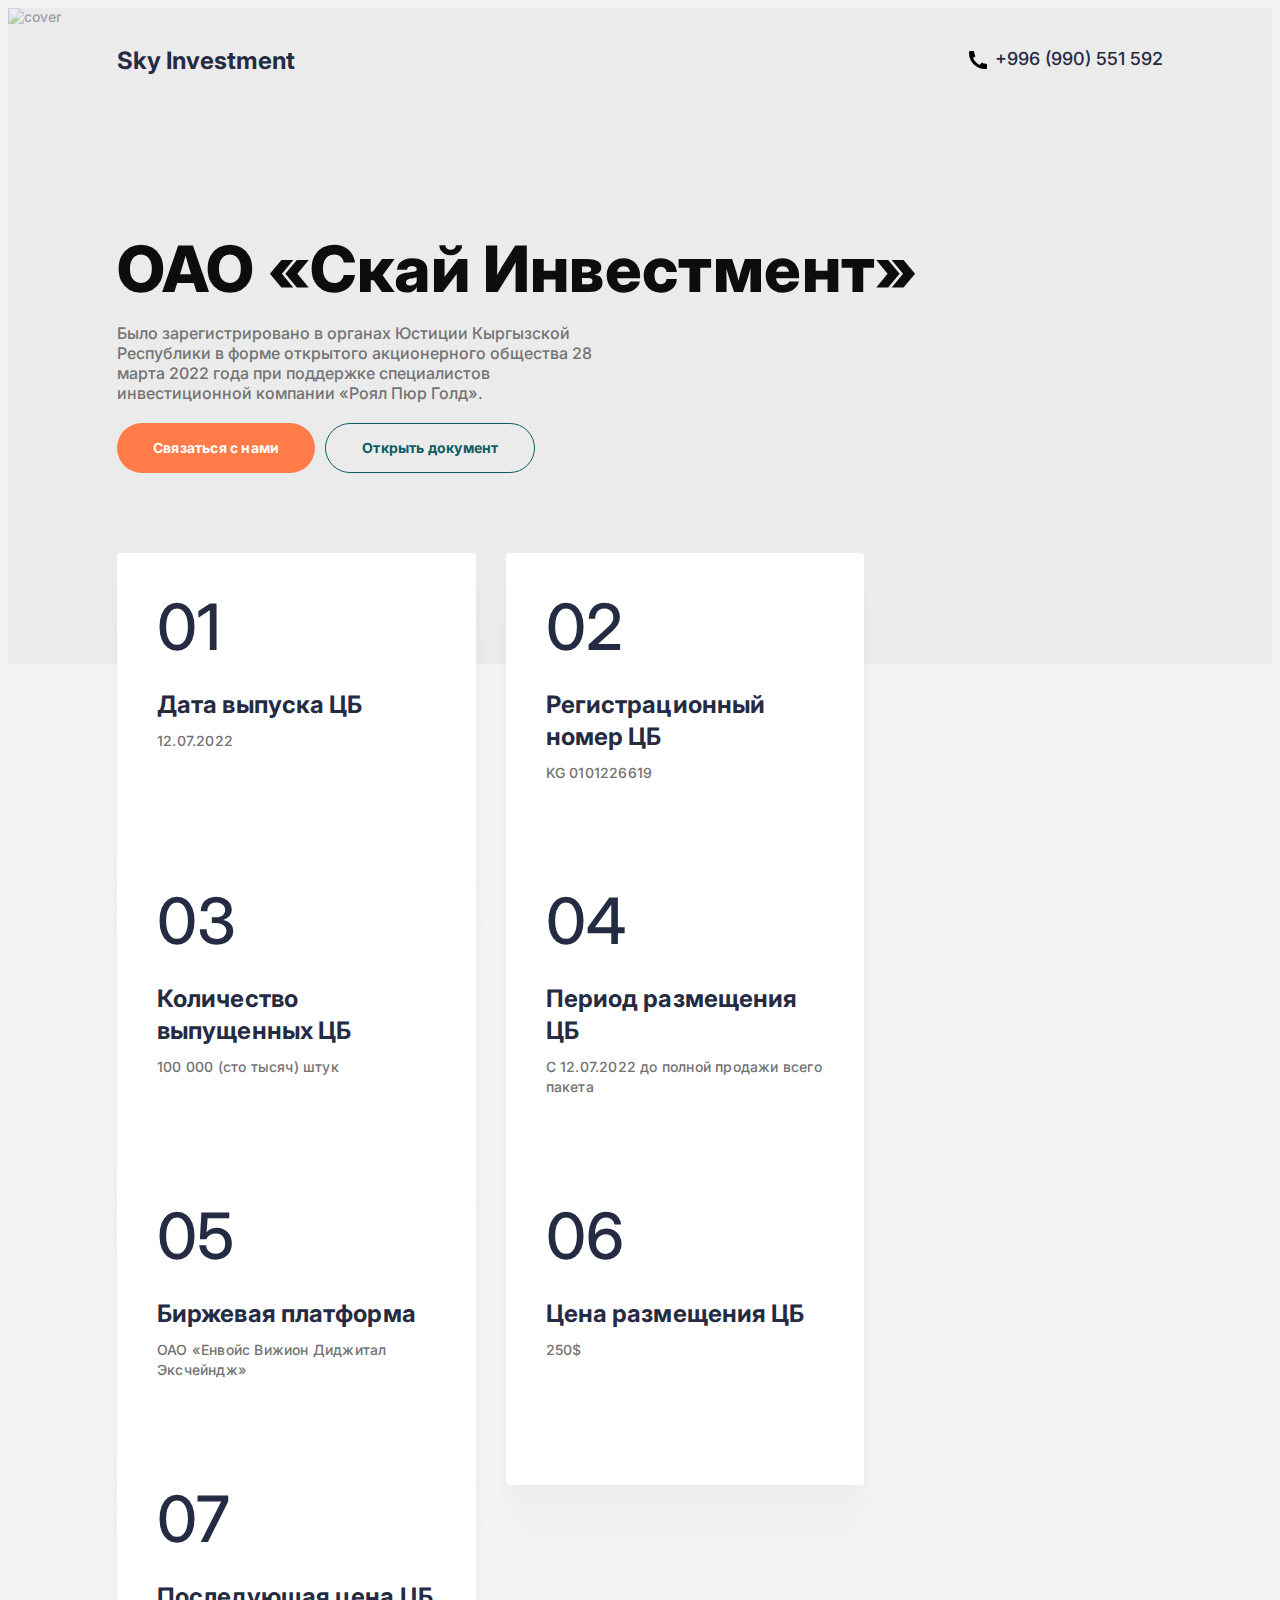
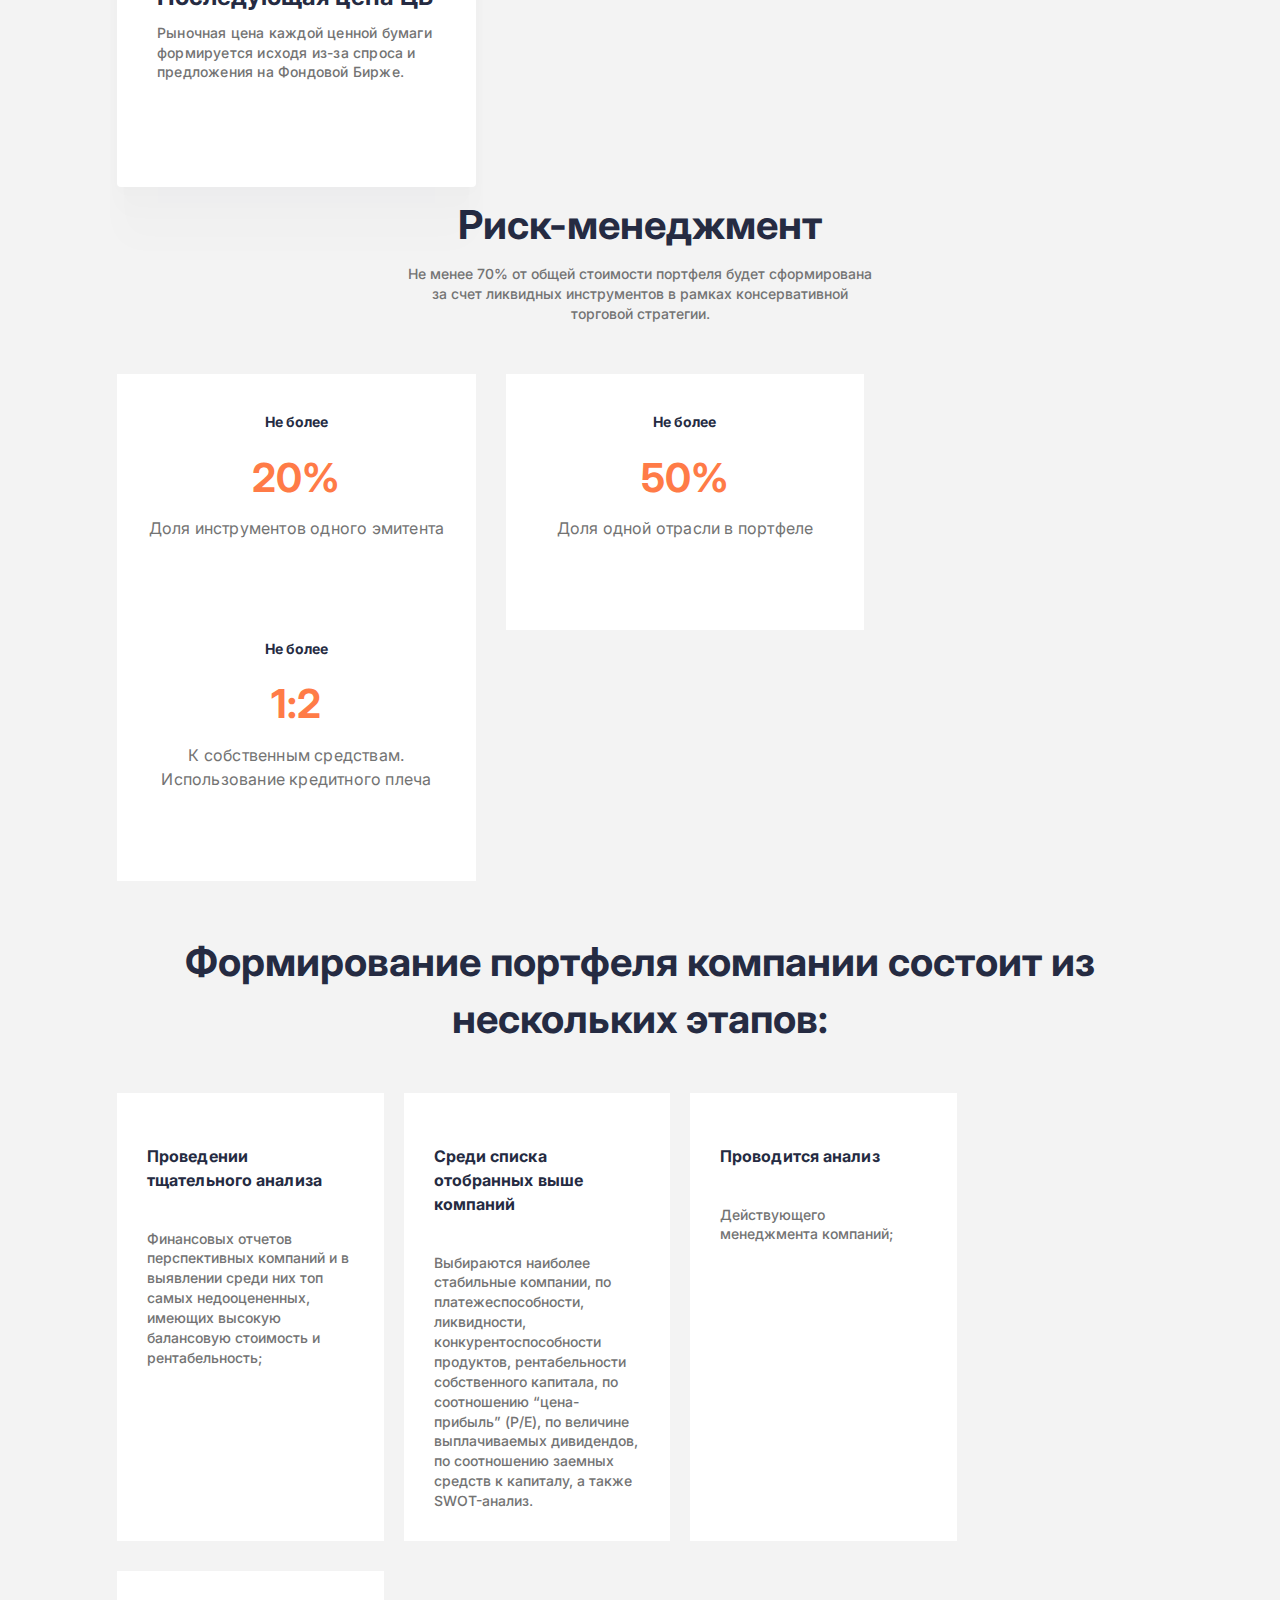
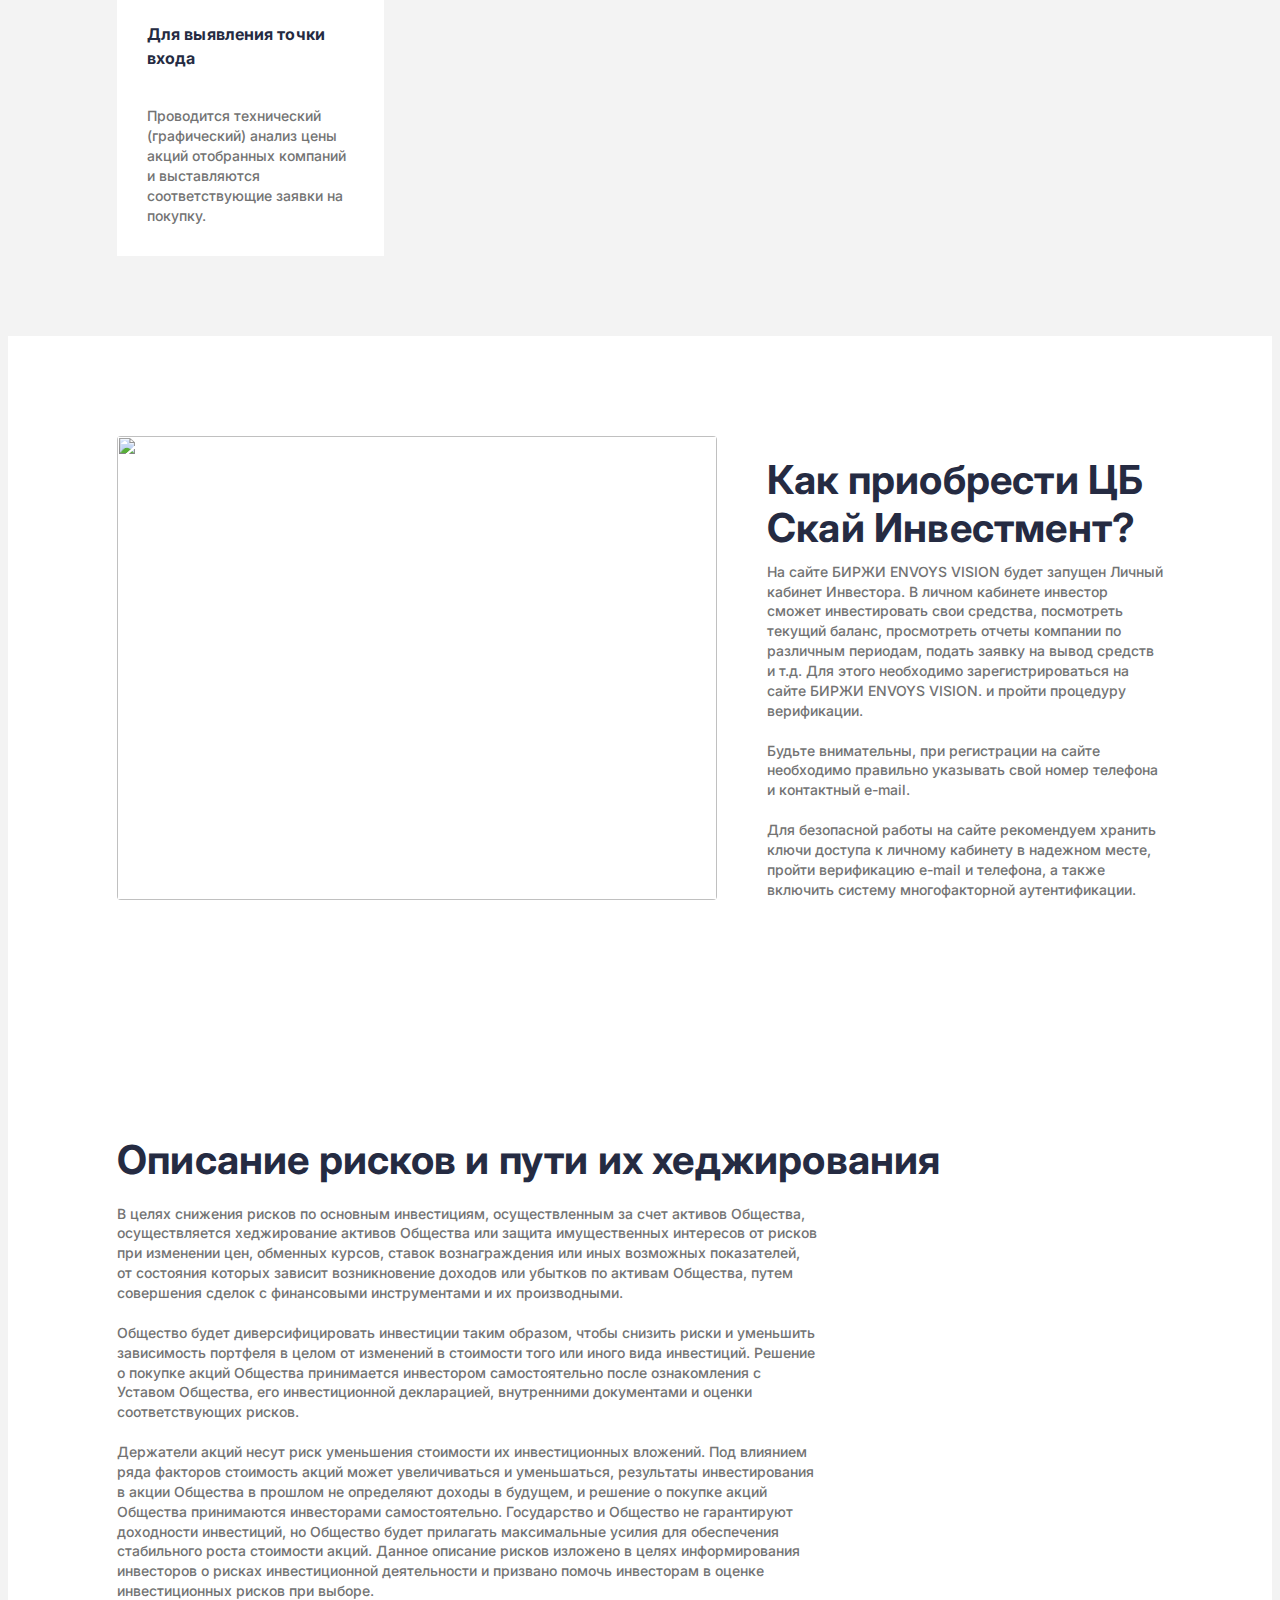
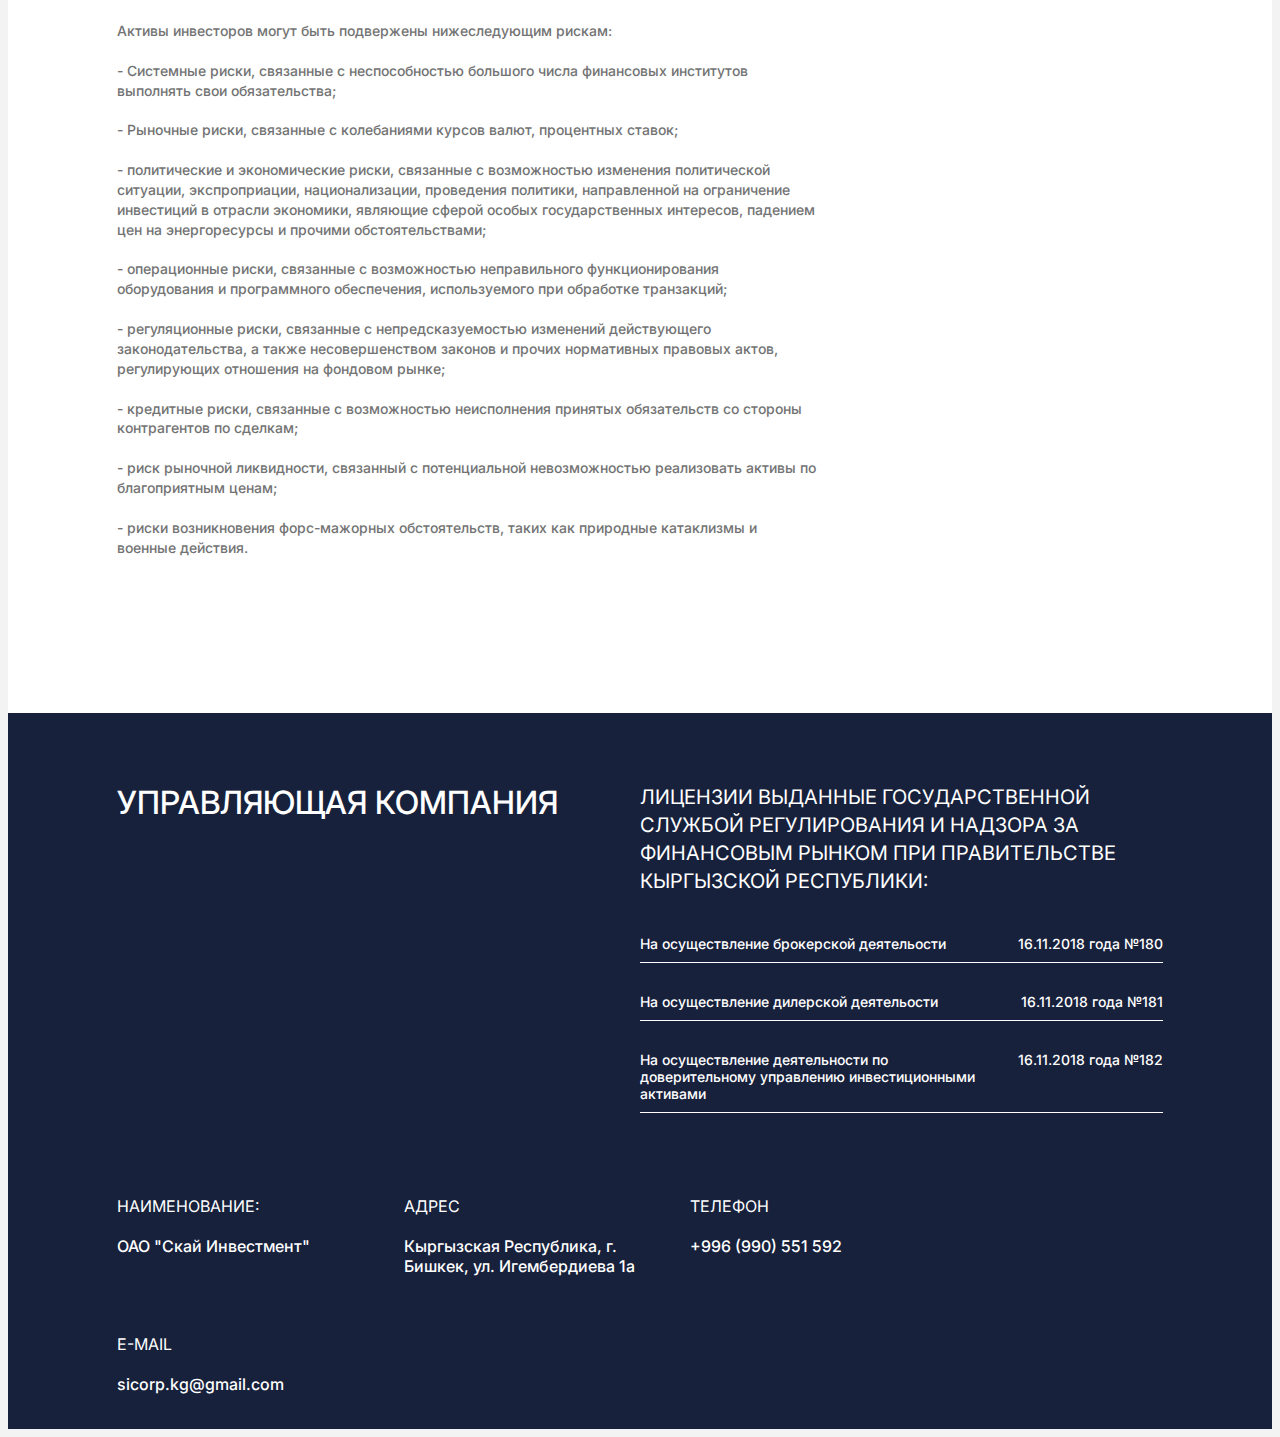
==== commit 98e17dc3: "commit" ====
--- a/index.html
+++ b/index.html
@@ -19,11 +19,11 @@
       <header class="header">
         <div class="header__container _container">
           <a href="/" class="header__logo"> Sky Investment </a>
-          <a href="tel:+996755156868" class="header__contact-phone"><svg xmlns="http://www.w3.org/2000/svg" viewBox="0 0 24 24" width="24" height="24">
+          <a href="tel:+996990551592" class="header__contact-phone"><svg xmlns="http://www.w3.org/2000/svg" viewBox="0 0 24 24" width="24" height="24">
             <path fill="none" d="M0 0h24v24H0z" />
             <path
               d="M21 16.42v3.536a1 1 0 0 1-.93.998c-.437.03-.794.046-1.07.046-8.837 0-16-7.163-16-16 0-.276.015-.633.046-1.07A1 1 0 0 1 4.044 3H7.58a.5.5 0 0 1 .498.45c.023.23.044.413.064.552A13.901 13.901 0 0 0 9.35 8.003c.095.2.033.439-.147.567l-2.158 1.542a13.047 13.047 0 0 0 6.844 6.844l1.54-2.154a.462.462 0 0 1 .573-.149 13.901 13.901 0 0 0 4 1.205c.139.02.322.042.55.064a.5.5 0 0 1 .449.498z" />
-          </svg> <span>+996 (755) 156 868</span></a>
+          </svg> <span>+996 (990) 551 592</span></a>
         </div>
       </header>
       <main class="page">
@@ -40,12 +40,14 @@
               </div>
               <div class="main-block__content-buttons">
                 <a
-                  href="mailto:example@example.com"
+                  href="https://mail.google.com/mail/u/0/?fs=1&to=sicorp.kg@gmail.com&tf=cm"
                   class="main-block__content-button main-block__content-button_orange"
+                  target="_blank"
                   >Связаться с нами</a
                 >
                 <a
-                  href="#"
+                  href="https://docs.google.com/document/d/11Bwb2RteDqBiwkfdMFjBq8wip1Ms_Nzf/edit?usp=sharing&ouid=115060681539517527626&rtpof=true&sd=true"
+                  target="_blank"
                   class="main-block__content-button main-block__content-button_border"
                   >Открыть документ</a
                 >
@@ -368,26 +370,26 @@
                 <div class="footer__column">
                   <div class="footer__data-item item-data">
                     <div class="item-data__title">Наименование:</div>
-                    <div class="item-data__text">ОсОО «Роял Пюр Голд»</div>
+                    <div class="item-data__text">ОАО "Скай Инвестмент"</div>
                   </div>
                 </div>
                 <div class="footer__column">
                   <div class="footer__data-item item-data">
                     <div class="item-data__title">Адрес</div>
-                    <div class="item-data__text">Кыргызская Республика, г. Бишкек, ул. Фрунзе 300/3</div>
+                    <div class="item-data__text">Кыргызская Республика, г. Бишкек, ул. Игембердиева 1а</div>
                   </div>
                 </div>
                 <div class="footer__column">
                   <div class="footer__data-item item-data">
                     <div class="item-data__title">Телефон</div>
-                    <a href="tel:+996755156868" class="item-data__text">+996 (755) 156 868</a>
+                    <a href="tel:+996990551592" class="item-data__text">+996 (990) 551 592</a>
                   </div>
                 </div>
                 <div class="footer__column">
                   <div class="footer__data-item item-data">
                     <div class="item-data__title">E-mail</div>
-                    <a href="https://mail.google.com/mail/u/0/?fs=1&to=envoysvision@gmail.com&tf=cm" class="item-data__text"
-                      target="_blank">envoysvision@office.com</a>
+                    <a href="https://mail.google.com/mail/u/0/?fs=1&to=sicorp.kg@gmail.com&tf=cm" class="item-data__text"
+                      target="_blank">sicorp.kg@gmail.com</a>
                   </div>
                 </div>
               </div>
--- a/css/index.css
+++ b/css/index.css
@@ -295,6 +295,7 @@
   line-height: calc(57 / 40 * 100%);
   color: #252B42;
   letter-spacing: 0.2px;
+  color: #ff7b47;
 }
 .achievements__text {
   font-size: 16px;
